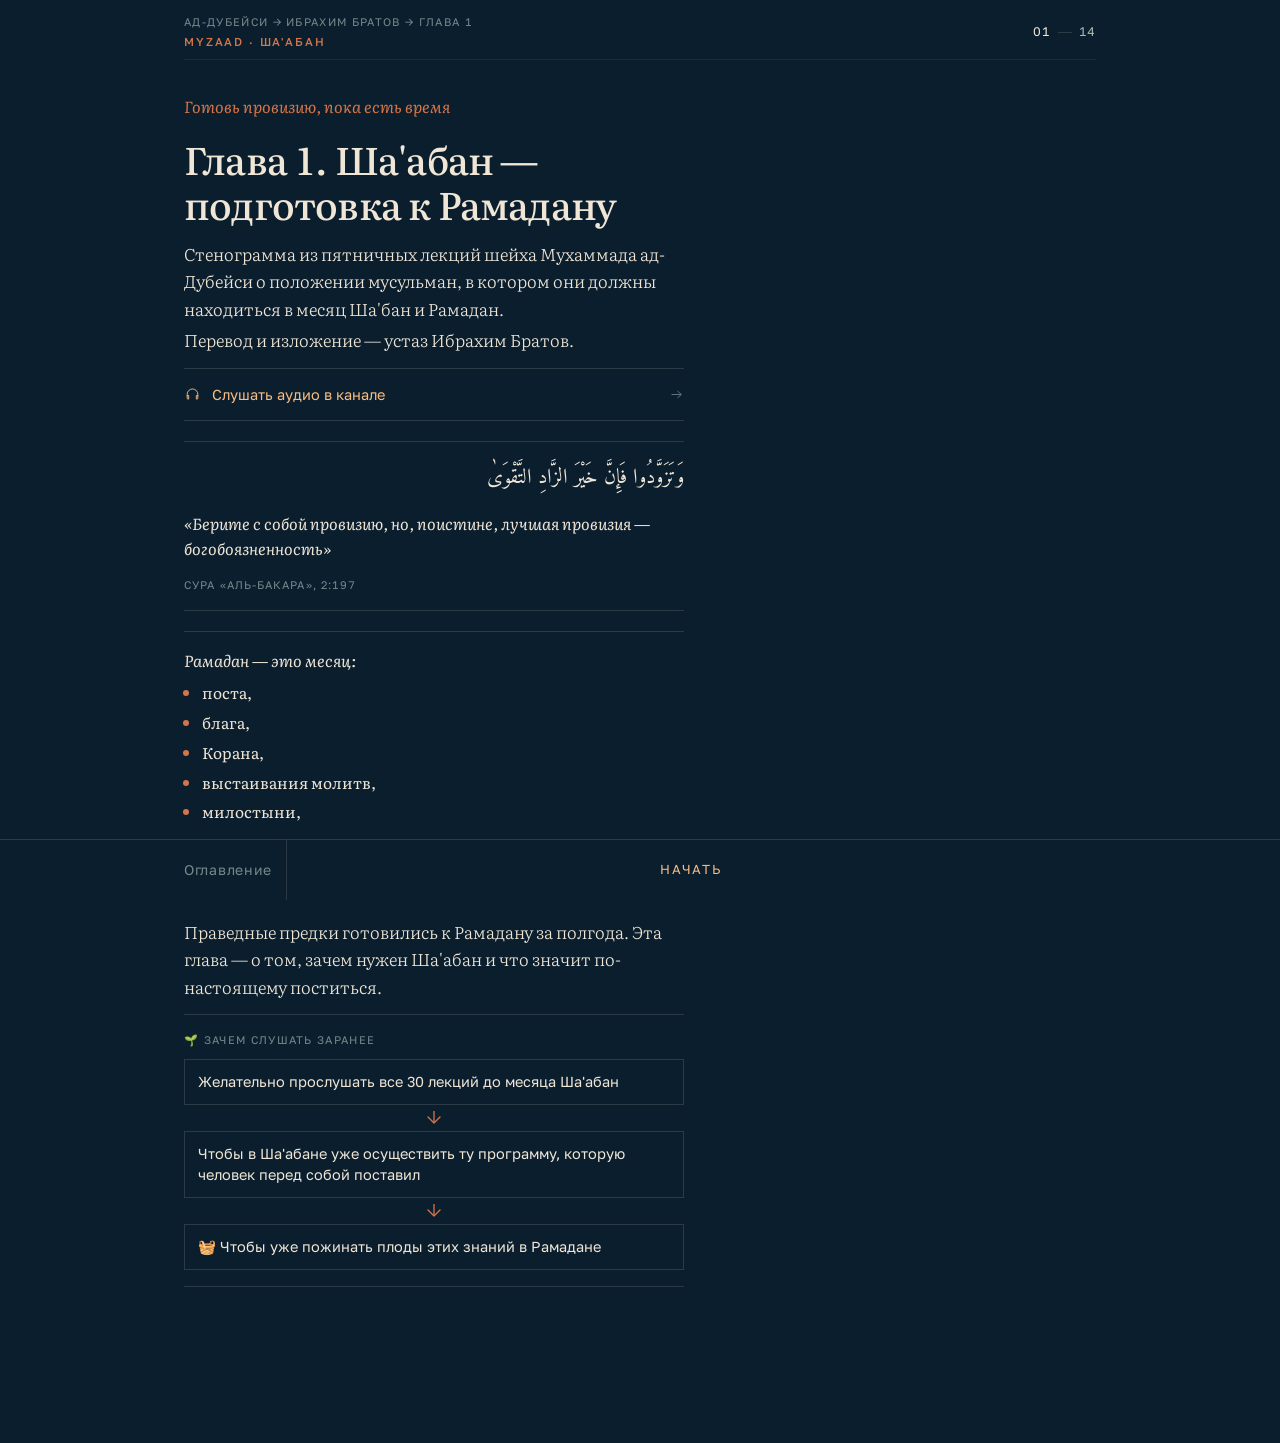
==== chapter.html @ 809f867e "Оглавление с общими правилами и выбором цикла Первая страница теперь объясняет, как устроено приложе" ====
<!DOCTYPE html>
<html lang="ru">
<head>
<meta charset="UTF-8">
<meta name="viewport" content="width=device-width, initial-scale=1, viewport-fit=cover">
<meta name="theme-color" content="#0B1E2E">
<title>MyZaad</title>
<link rel="icon" href="favicon.svg" type="image/svg+xml">
<link rel="icon" href="favicon-32.png" sizes="32x32" type="image/png">
<link rel="apple-touch-icon" href="apple-touch-icon.png">
<link rel="preconnect" href="https://fonts.googleapis.com">
<link rel="preconnect" href="https://fonts.gstatic.com" crossorigin>
<link href="https://fonts.googleapis.com/css2?family=Literata:ital,opsz,wght@0,7..72,300;0,7..72,400;0,7..72,500;0,7..72,600;1,7..72,400&family=Golos+Text:wght@400;500;600&family=Amiri:ital@0;1&display=swap" rel="stylesheet">
<script src="https://telegram.org/js/telegram-web-app.js"></script>
<link rel="stylesheet" href="style.css">
</head>
<body>

<div class="sheet">
  <header class="isnad">
    <p class="chain" id="chain"></p>
    <p class="runhead" id="runhead"></p>
    <p class="folio"><span id="stepLabel">01</span><span class="folio-rule"></span><span id="stepTotal">14</span></p>
  </header>
  <div class="gauge"><span class="gauge-fill" id="progressFill"></span></div>

  <main id="app"></main>
</div>

<div class="colophon">
  <div class="colophon-inner">
    <button class="act act-back" id="backBtn">Назад</button>
    <button class="act act-go" id="nextBtn">Начать</button>
  </div>
</div>

<script src="engine.js"></script>
<script>
(function(){
  // Какую главу открыть — через ?ch=2 (по умолчанию глава 1).
  // Чтобы добавить главу, движок и эту оболочку менять не нужно —
  // достаточно создать файл chapterN-data.js рядом с этим файлом.
  var params = new URLSearchParams(window.location.search);
  var chapterId = params.get("ch") || "1";
  var script = document.createElement("script");
  script.src = "chapter" + chapterId + "-data.js";
  script.onload = function(){
    if(window.CHAPTER_DATA){
      window.MyZaadEngine.init(window.CHAPTER_DATA);
    } else {
      document.getElementById("app").innerHTML = "<p class=\"lede\">Файл главы " + chapterId + " не задаёт CHAPTER_DATA.</p>";
    }
  };
  script.onerror = function(){
    document.getElementById("app").innerHTML = "<p class=\"lede\">Не удалось загрузить главу " + chapterId + " (chapter" + chapterId + "-data.js).</p>";
  };
  document.body.appendChild(script);
})();
</script>
</body>
</html>
---- style.css ----
/* ==========================================================================
   MyZaad — «Поля»
   Страница классического трактата: наборная полоса, рубрика в колонтитуле,
   выдержка из лекции на поле рядом со своей строкой.
   ========================================================================== */

:root{
  /* ночь — заливает всю поверхность, не акцент */
  --night:        #0B1E2E;
  --night-deep:   #071722;
  --night-raise:  #0F2838;
  --night-plate:  #10303F;

  /* письмо */
  --ink:          #EFE6D6;
  --ink-2:        #A8B8B0;
  --ink-3:        #74898A;

  /* лампа — ровно одно действие на экране */
  --lamp:         #F9BC81;
  --lamp-deep:    #B57135;

  /* киноварь — рубрики и пометы */
  --rubric:       #D4764A;
  --rubric-dim:   #7E3C26;

  /* купол — верно */
  --dome:         #5E9A6E;
  --dome-dim:     #2A4F39;

  /* линовка */
  --rule:         rgba(239,230,214,.14);
  --rule-soft:    rgba(239,230,214,.07);
  --rule-lamp:    rgba(249,188,129,.34);

  --set:  "Literata", Georgia, "Times New Roman", serif;
  --app:  "Golos Text", system-ui, -apple-system, sans-serif;
  --ar:   "Amiri", "Scheherazade New", serif;

  --measure: 34em;
  --gutter: 20px;
  --ease: cubic-bezier(.16,1,.3,1);
  --t: 320ms;
}

*{box-sizing:border-box;}
html{
  -webkit-text-size-adjust:100%;
  scrollbar-color: var(--lamp-deep) var(--night);
  scrollbar-width: thin;
}
body{
  margin:0;
  background:var(--night);
  color:var(--ink);
  font-family:var(--app);
  font-size:16px;
  line-height:1.6;
  font-variant-numeric: tabular-nums lining-nums;
  -webkit-font-smoothing:antialiased;
  padding-bottom: calc(96px + env(safe-area-inset-bottom));
}
::selection{background:var(--lamp-deep);color:#120A04;}
::-webkit-scrollbar{width:10px;}
::-webkit-scrollbar-track{background:var(--night);}
::-webkit-scrollbar-thumb{background:#2B3A3F;border:3px solid var(--night);}
::-webkit-scrollbar-thumb:hover{background:var(--lamp-deep);}
:focus{outline:none;}
:focus-visible{outline:1px solid var(--lamp);outline-offset:3px;}
button{font:inherit;color:inherit;background:none;border:0;padding:0;cursor:pointer;}
a{color:var(--lamp);text-underline-offset:3px;text-decoration-thickness:1px;}

/* --------------------------------------------------------------- колонтитул */
.sheet{
  max-width: 61em;
  margin:0 auto;
  padding: 0 var(--gutter);
}
.isnad{
  display:grid;
  grid-template-columns: 1fr auto;
  align-items:baseline;
  gap: 2px 16px;
  padding: calc(14px + env(safe-area-inset-top)) 0 8px;
}
.chain{
  grid-column:1;
  margin:0;
  font-size:11px;
  letter-spacing:.12em;
  text-transform:uppercase;
  color:var(--ink-3);
  line-height:1.5;
}
.runhead{
  grid-column:1;
  margin:0;
  font-size:11.5px;
  letter-spacing:.16em;
  text-transform:uppercase;
  color:var(--rubric);
  font-weight:500;
  min-height:1.5em;
}
.folio{
  grid-column:2;
  grid-row:1 / span 2;
  margin:0;
  align-self:center;
  display:flex;
  align-items:center;
  gap:7px;
  font-size:12.5px;
  letter-spacing:.06em;
  color:var(--ink-2);
}
.folio-rule{width:14px;height:1px;background:var(--rule);display:block;}
#stepLabel{color:var(--ink);}

.gauge{height:1px;background:var(--rule-soft);position:relative;}
.gauge-fill{
  position:absolute;inset:0;
  background:var(--lamp-deep);
  transform:scaleX(0);
  transform-origin:left center;
  transition: transform var(--t) var(--ease);
}

/* ---------------------------------------------------------- наборная полоса */
main{padding: 26px 0 40px;}
.screen{display:none;}
.screen.active{display:block;}

@media (min-width: 900px){
  .screen.active{
    display:grid;
    grid-template-columns: minmax(0, var(--measure)) minmax(15em, 23em);
    column-gap: 44px;
    align-items:start;
  }
  .screen.active > *{grid-column:1;}
  .screen.active > .excerpt-box{
    grid-column:2;
    /* Охватывает все строки, иначе растягивает первую и сдвигает колонку набора. */
    grid-row: 1 / span 40;
    align-self:start;
  }
}

h1,h2,h3{
  font-family:var(--set);
  font-weight:500;
  letter-spacing:-.021em;
  line-height:1.16;
  margin:0 0 14px;
  color:var(--ink);
  text-wrap:balance;
}
h1{font-size:clamp(28px, 7.6vw, 38px);}
h2{font-size:clamp(23px, 5.9vw, 29px);}
h3{font-size:19px;}

p{margin:0 0 14px;}
.lede{
  text-wrap:pretty;
  font-family:var(--set);
  font-size:17px;
  line-height:1.62;
  color:var(--ink);
  font-weight:300;
}
.slogan{
  font-family:var(--set);
  font-style:italic;
  font-size:16px;
  color:var(--rubric);
  margin-bottom:18px;
}
.prompt-hint{
  font-size:13.5px;
  color:var(--ink-3);
  line-height:1.55;
}
/* Рубрика экрана живёт в колонтитуле, над заголовком её нет — исключений нет. */
.eyebrow{display:none;}

.icon-badge{
  width:26px;height:26px;
  margin:0 0 14px;
  color:var(--rubric);
}
.icon-badge svg{display:block;width:100%;height:100%;}

/* --------------------------------------------------------------- цитаты */
.card{
  border-top:1px solid var(--rule);
  border-bottom:1px solid var(--rule);
  padding:16px 0;
  margin:0 0 20px;
}
.quote-ar{
  font-family:var(--ar);
  font-size:21px;
  line-height:1.95;
  direction:rtl;
  text-align:right;
  color:var(--ink);
  margin-bottom:12px;
}
.quote-ru{
  font-family:var(--set);
  font-size:16px;
  line-height:1.6;
  font-style:italic;
  color:var(--ink);
}
.quote-src{
  font-size:11px;
  letter-spacing:.1em;
  text-transform:uppercase;
  color:var(--ink-3);
  margin:8px 0 0;
}
.quote-list{margin:0 0 4px;padding-left:1.1em;}
.quote-list ::marker,.quote-list li::marker,.notebook-callout li::marker{color:var(--rubric);}
.quote-list li{margin-bottom:5px;font-family:var(--set);font-size:15.5px;}

.principle-box{
  border-left:1px solid var(--rubric);
  padding:2px 0 2px 16px;
  margin:0 0 20px;
}
.principle-text{
  font-family:var(--set);
  font-style:italic;
  font-size:16px;
  line-height:1.58;
  margin:0;
}
.citation-box{
  border-top:1px solid var(--rule);
  padding:14px 0 0;
  margin:0 0 20px;
}
.citation-text{font-family:var(--set);font-size:15.5px;line-height:1.6;margin:0 0 6px;}
.citation-src{font-size:11px;letter-spacing:.1em;text-transform:uppercase;color:var(--ink-3);margin:0;}

/* ------------------------------------------------------- схемы и выноски */
.diagram-caption{
  font-size:11px;letter-spacing:.12em;text-transform:uppercase;
  color:var(--ink-3);margin:0 0 10px;
}
.flow-diagram{display:flex;flex-direction:column;align-items:stretch;gap:0;}
.flow-box{
  border:1px solid var(--rule);
  padding:11px 13px;
  font-size:14.5px;
  line-height:1.5;
  color:var(--ink);
}
.flow-box.accent{border-color:var(--rule-lamp);color:var(--lamp);}
.flow-arrow{display:flex;justify-content:center;padding:6px 0;color:var(--rubric);}
.flow-arrow svg{display:block;}

.notebook-callout{
  display:flex;gap:13px;
  border-top:1px solid var(--rule);
  border-bottom:1px solid var(--rule);
  padding:16px 0;margin:0 0 20px;
}
.notebook-callout .icon{color:var(--rubric);flex-shrink:0;line-height:1;}
.notebook-callout .icon svg{display:block;width:18px;height:18px;}
.notebook-callout p{margin:0 0 6px;font-size:15px;line-height:1.55;}
.notebook-callout ul{margin:6px 0 0;padding-left:1.1em;font-size:15px;}
.notebook-callout li{margin-bottom:4px;}

.timeline{margin:0 0 20px;}
.timeline-step{
  display:grid;
  grid-template-columns:2.4em 1fr;
  gap:0 14px;
  padding:13px 0;
  border-top:1px solid var(--rule-soft);
}
.timeline-step:first-child{border-top:1px solid var(--rule);}
.timeline-step:last-child{border-bottom:1px solid var(--rule);}
.timeline-num{
  font-size:12px;
  letter-spacing:.06em;
  color:var(--rubric);
  padding-top:3px;
}
.timeline-title{font-weight:500;margin:0 0 3px;font-size:15px;}
.timeline-desc{margin:0;font-size:14px;color:var(--ink-2);line-height:1.5;}

.prompt-card{
  border-left:1px solid var(--rule-lamp);
  padding:2px 0 2px 16px;
  margin:0 0 16px;
}
.prompt-text{font-family:var(--set);font-size:15.5px;line-height:1.6;margin:0 0 6px;}
.prompt-text:last-child{margin-bottom:0;}

.triptych{margin:0 0 20px;}
.triptych-block{
  border-top:1px solid var(--rule);
  padding:13px 0 13px 16px;
  position:relative;
}
.triptych-block::before{
  content:"";position:absolute;left:0;top:13px;bottom:13px;width:1px;background:var(--rubric-dim);
}
.triptych-block.c1::before{background:var(--rubric);}
.triptych-block.c2::before{background:var(--lamp-deep);}
.triptych-block.c3::before{background:var(--dome-dim);}
.triptych-block:last-child{border-bottom:1px solid var(--rule);}
.triptych-title{margin:0 0 3px;font-weight:500;font-size:15px;}
.triptych-sub{margin:0;font-size:14px;color:var(--ink-2);line-height:1.5;}

.audio-link{
  display:flex;align-items:center;gap:11px;
  border-top:1px solid var(--rule);
  border-bottom:1px solid var(--rule);
  padding:14px 0;margin:0 0 20px;
  text-decoration:none;color:var(--lamp);
  font-size:14.5px;
  transition:color var(--t) var(--ease);
}
.audio-link:hover{color:var(--ink);}
.audio-icon{display:flex;flex-shrink:0;}
.audio-icon svg{display:block;width:17px;height:17px;}
.audio-arrow{margin-left:auto;color:var(--ink-3);}
.audio-arrow svg{display:block;width:15px;height:15px;}

/* ------------------------------------------------------------- варианты */
.option-list{margin:0 0 14px;border-top:1px solid var(--rule);}
.option{
  display:flex;align-items:flex-start;gap:12px;
  width:100%;text-align:left;
  padding:14px 2px;
  border-bottom:1px solid var(--rule-soft);
  font-size:15px;line-height:1.5;
  transition:color var(--t) var(--ease), background var(--t) var(--ease);
}
.option:last-child{border-bottom:1px solid var(--rule);}
.option:hover{background:var(--night-raise);}
.option .dot{
  width:13px;height:13px;flex-shrink:0;margin-top:4px;
  border:1px solid var(--ink-3);
  border-radius:50%;
  transition:border-color var(--t) var(--ease), box-shadow var(--t) var(--ease);
}
.option.selected .dot{border-color:var(--lamp);box-shadow:inset 0 0 0 3px var(--lamp);}
.option.selected{color:var(--ink);}
.option.correct-mark{color:var(--dome);}
.option.correct-mark .dot{border-color:var(--dome);box-shadow:inset 0 0 0 3px var(--dome);}
.option.correct-mark::after{content:"верно";margin-left:auto;font-size:10.5px;letter-spacing:.12em;text-transform:uppercase;color:var(--dome);padding-left:10px;}
.option.wrong-mark{color:var(--rubric);}
.option.wrong-mark .dot{border-color:var(--rubric);box-shadow:inset 0 0 0 3px var(--rubric);}
.option.wrong-mark::after{content:"ваш выбор";margin-left:auto;font-size:10.5px;letter-spacing:.12em;text-transform:uppercase;color:var(--rubric);padding-left:10px;}

/* --------------------------------------------------------- верно/неверно */
.tf-item{
  padding:16px 0;
  border-bottom:1px solid var(--rule-soft);
  position:relative;
}
.tf-item:first-child{border-top:1px solid var(--rule);}
.tf-item:last-child{border-bottom:1px solid var(--rule);}
.tf-statement{font-size:15px;line-height:1.55;margin:0 0 11px;}
.tf-buttons{display:flex;gap:8px;}
.tf-btn{
  flex:0 0 auto;
  min-width:94px;
  padding:7px 14px;
  border:1px solid var(--rule);
  border-radius:2px;
  font-size:13px;
  letter-spacing:.02em;
  color:var(--ink-2);
  transition:border-color var(--t) var(--ease), color var(--t) var(--ease), font-weight var(--t) var(--ease);
}
.tf-btn:hover{border-color:var(--ink-3);color:var(--ink);}
.tf-btn.chosen{border-color:var(--lamp);color:var(--lamp);}
.tf-btn.right{border-color:var(--dome);color:var(--dome);font-weight:600;}
.btn-download .mk{display:inline-flex;}
.tf-btn.wrong{border-color:var(--rubric);color:var(--rubric);text-decoration:line-through;}
.tf-item.correct::before,
.tf-item.incorrect::before{
  content:"";position:absolute;left:-12px;top:16px;bottom:16px;width:1px;
}
.tf-item.correct::before{background:var(--dome);}
.tf-item.incorrect::before{background:var(--rubric);}

/* -------------------------------------------------------------- порядок */
.order-row{margin-bottom:10px;}
.order-row select{
  width:100%;
  padding:11px 12px;
  background:var(--night-raise);
  color:var(--ink);
  border:1px solid var(--rule);
  border-radius:2px;
  font-family:var(--app);
  font-size:14.5px;
  appearance:none;
  background-image:linear-gradient(45deg,transparent 50%,var(--ink-3) 50%),linear-gradient(135deg,var(--ink-3) 50%,transparent 50%);
  background-position:calc(100% - 17px) 50%, calc(100% - 12px) 50%;
  background-size:5px 5px, 5px 5px;
  background-repeat:no-repeat;
}
.order-row select:focus-visible{border-color:var(--lamp);}
.order-row select.select-correct{border-color:var(--dome);color:var(--dome);}
.order-row select.select-wrong{border-color:var(--rubric);color:var(--rubric);}

/* ------------------------------------------------------------- пропуски */
.fill-item{
  padding:15px 0;
  border-bottom:1px solid var(--rule-soft);
}
.fill-item:first-child{border-top:1px solid var(--rule);}
.fill-item:last-child{border-bottom:1px solid var(--rule);}
.fill-sentence{font-size:15px;line-height:1.85;margin:0;}
.fill-item select{
  padding:4px 22px 4px 8px;
  margin:0 3px;
  background:var(--night-raise);
  color:var(--lamp);
  border:0;
  border-bottom:1px solid var(--rule-lamp);
  border-radius:2px;
  font-family:var(--app);
  font-size:14.5px;
  appearance:none;
  background-image:linear-gradient(45deg,transparent 50%,var(--ink-3) 50%),linear-gradient(135deg,var(--ink-3) 50%,transparent 50%);
  background-position:calc(100% - 13px) 55%, calc(100% - 9px) 55%;
  background-size:5px 5px, 5px 5px;
  background-repeat:no-repeat;
}
.fill-item select.select-correct{color:var(--dome);border-bottom-color:var(--dome);}
.fill-item select.select-wrong{color:var(--rubric);border-bottom-color:var(--rubric);}

/* ----------------------------------------------------------- мультивыбор */
.check-list{border-top:1px solid var(--rule);margin-bottom:14px;}
.check-item{
  display:flex;align-items:flex-start;gap:12px;
  padding:13px 2px;
  border-bottom:1px solid var(--rule-soft);
  cursor:pointer;
  font-size:15px;line-height:1.5;
  position:relative;
  transition:background var(--t) var(--ease), color var(--t) var(--ease);
}
.check-item:last-child{border-bottom:1px solid var(--rule);}
.check-item:hover{background:var(--night-raise);}
.check-box{
  width:14px;height:14px;flex-shrink:0;margin-top:4px;
  border:1px solid var(--ink-3);
  border-radius:2px;
  display:flex;align-items:center;justify-content:center;
  color:transparent;
  transition:border-color var(--t) var(--ease), background var(--t) var(--ease);
}
.check-box svg{width:10px;height:10px;display:block;}
.check-item.selected .check-box{background:var(--lamp);border-color:var(--lamp);color:var(--night);}
.check-item.correct-mark{color:var(--dome);}
.check-item.correct-mark::before{content:"";position:absolute;left:-12px;top:13px;bottom:13px;width:1px;background:var(--dome);}
.check-item.correct-mark .check-box{border-color:var(--dome);}
.check-item.selected.correct-mark .check-box{background:var(--dome);border-color:var(--dome);}
.check-item.correct-mark::after{content:"в лекции есть";margin-left:auto;padding-left:10px;font-size:10.5px;letter-spacing:.1em;text-transform:uppercase;color:var(--dome);white-space:nowrap;}
.check-item.wrong-mark{color:var(--rubric);}
.check-item.wrong-mark::before{content:"";position:absolute;left:-12px;top:13px;bottom:13px;width:1px;background:var(--rubric);}
.check-item.wrong-mark .check-box{background:var(--rubric);border-color:var(--rubric);color:var(--night);}
.check-item.wrong-mark::after{content:"в лекции нет";margin-left:auto;padding-left:10px;font-size:10.5px;letter-spacing:.1em;text-transform:uppercase;color:var(--rubric);white-space:nowrap;}

/* -------------------------------------------------------------- проверка */
.btn-check{
  display:block;width:100%;
  padding:12px;
  border:1px solid var(--rule-lamp);
  border-radius:2px;
  color:var(--lamp);
  font-size:13.5px;
  letter-spacing:.09em;
  text-transform:uppercase;
  transition:background var(--t) var(--ease), border-color var(--t) var(--ease);
}
.btn-check:hover{background:var(--night-raise);border-color:var(--lamp);}
.btn-check[disabled]{
  border-color:var(--rule);
  color:var(--ink-3);
  cursor:default;
}

.error-msg{
  display:none;
  margin:11px 0 0;
  padding-left:13px;
  border-left:1px solid var(--rubric);
  font-size:13px;
  color:var(--rubric);
  line-height:1.45;
}
.error-msg.show{display:block;}

/* ----------------------------------------------- выдержка: въезд на поле */
.excerpt-box{
  display:none;
  margin:22px 0 0;
  padding:14px 0 14px 15px;
  border-left:1px solid var(--rule-lamp);
  position:relative;
}
/* Скобка, связывающая выдержку со строкой, которой она отвечает. */
.excerpt-box::before{
  content:"";position:absolute;
  left:0;
  top: calc(-1 * var(--tie-h, 22px));
  width:1px;
  height: var(--tie-h, 22px);
  background:var(--rule-lamp);
}
/* Колофон не должен накрывать выдержку, когда она въехала. */
.excerpt-box{scroll-margin-bottom:96px;}
.excerpt-box.show{
  display:block;
  animation: slide-in var(--t) var(--ease) both;
}
@keyframes slide-in{
  from{opacity:0;transform:translateX(-34px);}
  to{opacity:1;transform:none;}
}
@media (prefers-reduced-motion: reduce){
  .excerpt-box.show{animation:none;}
  .gauge-fill{transition:none;}
  *{transition-duration:1ms !important;}
}
.excerpt-label{
  font-size:10.5px;
  letter-spacing:.14em;
  text-transform:uppercase;
  color:var(--rubric);
  margin:0 0 7px;
}
.excerpt-text{
  font-family:var(--set);
  font-size:14.5px;
  line-height:1.62;
  font-style:italic;
  color:var(--ink);
  margin:0;
}

@media (min-width: 900px){
  .excerpt-box{
    margin-top:0;
    padding:0 0 0 18px;
  }
  .excerpt-box::before{
    left:-44px;top:0;width:44px;height:1px;
  }
}

/* ---------------------------------------------------------------- вскрыть */
.btn-reveal{
  display:block;width:100%;
  padding:13px;
  border:1px solid var(--rule-lamp);
  border-radius:2px;
  color:var(--lamp);
  font-size:14px;
  letter-spacing:.04em;
  transition:background var(--t) var(--ease);
}
.btn-reveal:hover{background:var(--night-raise);}
.reveal-box{display:none;}
.reveal-box.show{display:block;animation: slide-in var(--t) var(--ease) both;}
.reveal-list{margin:0 0 14px;padding:0;list-style:none;border-top:1px solid var(--rule);}
.reveal-list li{
  padding:13px 0 13px 16px;
  border-bottom:1px solid var(--rule-soft);
  font-family:var(--set);
  font-size:15px;line-height:1.55;
  position:relative;
}
.reveal-list li::before{content:"";position:absolute;left:0;top:19px;width:7px;height:1px;background:var(--rubric);}
.reveal-note{font-size:13px;color:var(--ink-3);font-style:italic;line-height:1.5;}
.memorize-banner{
  border-top:1px solid var(--rule-lamp);
  padding:13px 0 0;
  font-size:13.5px;
  letter-spacing:.03em;
  color:var(--lamp);
}

/* ---------------------------------------------------------------- итог */
.result-hero{padding:2px 0 24px;}
.result-line{
  font-family:var(--set);
  font-size:19px;
  line-height:1.5;
  color:var(--ink-2);
  margin:0;
}
.result-score{
  font-family:var(--set);
  font-size:34px;
  letter-spacing:-.025em;
  color:var(--ink);
  margin-right:4px;
}
.download-row{margin-top:8px;border-top:1px solid var(--rule);}
.btn-download{
  display:flex;width:100%;align-items:center;justify-content:space-between;gap:12px;
  padding:16px 2px;
  border-bottom:1px solid var(--rule-soft);
  font-size:15px;
  color:var(--ink);
  text-align:left;
  transition:color var(--t) var(--ease), background var(--t) var(--ease);
}
.btn-download:last-child{border-bottom:1px solid var(--rule);}
.btn-download .mk{width:16px;height:16px;color:var(--lamp);flex-shrink:0;}
.btn-download .mk svg{width:100%;height:100%;}
.btn-download:hover{background:var(--night-raise);color:var(--lamp);}

/* ------------------------------------------------------------- колофон */
.colophon{
  position:fixed;
  left:0;right:0;bottom:0;
  background:var(--night);
  border-top:1px solid var(--rule);
  padding-bottom: env(safe-area-inset-bottom);
  z-index:20;
}
.colophon-inner{
  max-width:61em;
  margin:0 auto;
  padding:0 var(--gutter);
  display:flex;
  align-items:stretch;
}
.act{
  padding:19px 14px;
  font-size:14px;
  letter-spacing:.05em;
  transition:color var(--t) var(--ease), background var(--t) var(--ease);
}
.act-back{
  color:var(--ink-3);
  border-right:1px solid var(--rule);
  min-width:92px;
  padding-left:0;
  text-align:left;
}
.act-back:hover{color:var(--ink);}
.act-go{
  flex:1;
  color:var(--lamp);
  text-align:center;
  letter-spacing:.14em;
  text-transform:uppercase;
  font-size:13px;
}
.act-go:hover{background:var(--night-raise);}

@media (max-width: 899px){
  /* Запас, чтобы выдержка могла уйти из-под колофона. */
  body{padding-bottom: calc(168px + env(safe-area-inset-bottom));}
}
@media (min-width: 900px){
  :root{--gutter:32px;}
  main{padding-top:34px;}
}

/* =========================================================== оглавление */
.plan main{padding:26px 0 48px;}
.plan h1{
  font-family:var(--set);
  font-size:clamp(32px, 9vw, 46px);
  font-weight:500;
  letter-spacing:-.025em;
  line-height:1.1;
  margin:0 0 12px;
}
.plan .lede{max-width:34em;margin-bottom:34px;}

.plan-head{
  font-family:var(--app);
  font-size:11.5px;
  font-weight:500;
  letter-spacing:.16em;
  text-transform:uppercase;
  color:var(--rubric);
  margin:0 0 14px;
  padding-bottom:9px;
  border-bottom:1px solid var(--rule);
}

/* правила: номер стоит на поле, как рубрика в рукописи */
.rules{list-style:none;counter-reset:rule;margin:0 0 42px;padding:0;}
.rules li{
  counter-increment:rule;
  position:relative;
  padding:14px 0 14px 36px;
  border-bottom:1px solid var(--rule-soft);
  font-size:15px;
  line-height:1.58;
  color:var(--ink-2);
}
.rules li:last-child{border-bottom:1px solid var(--rule);}
.rules li::before{
  content:counter(rule, decimal-leading-zero);
  position:absolute;left:0;top:16px;
  font-size:11.5px;
  letter-spacing:.06em;
  color:var(--rubric);
}
.rules b{color:var(--ink);font-weight:500;}

/* циклы: ряды с линовкой, доступный помечен янтарной волосинкой */
.cycles{list-style:none;margin:0 0 34px;padding:0;border-top:1px solid var(--rule);}
.cycle{
  position:relative;
  padding:20px 0 20px 16px;
  border-bottom:1px solid var(--rule-soft);
}
.cycle:last-child{border-bottom:1px solid var(--rule);}
.cycle::before{
  content:"";position:absolute;left:0;top:20px;bottom:20px;width:1px;
  background:var(--rule);
}
.cycle.open::before{background:var(--lamp);}
.cycle-rubric{
  font-size:11px;letter-spacing:.14em;text-transform:uppercase;
  color:var(--ink-3);margin:0 0 6px;
}
.cycle.open .cycle-rubric{color:var(--lamp);}
.cycle h3{
  font-family:var(--set);
  font-size:21px;font-weight:500;letter-spacing:-.015em;
  margin:0 0 7px;
}
.cycle h3 a{color:var(--ink);text-decoration:none;}
.cycle h3 a:hover{color:var(--lamp);}
.cycle:not(.open) h3{color:var(--ink-3);}
.cycle-note{font-size:14.5px;line-height:1.55;color:var(--ink-2);margin:0 0 8px;max-width:40em;}
.cycle:not(.open) .cycle-note{color:var(--ink-3);}
.cycle-state{font-size:13px;color:var(--ink-3);margin:0;}
.cycle-state .done{color:var(--dome);}
.cycle-state .started{color:var(--lamp);}
.cycle-audio{
  display:inline-block;margin-top:10px;
  font-size:12.5px;letter-spacing:.02em;
  color:var(--ink-3);text-decoration:none;
  border-bottom:1px solid var(--rule);
}
.cycle-audio:hover{color:var(--lamp);border-bottom-color:var(--rule-lamp);}

.plan-foot{font-size:13px;line-height:1.55;color:var(--ink-3);max-width:40em;margin:0;}

/* действие в колофоне на оглавлении — ссылка, а не кнопка */
.colophon a.act-go{
  display:flex;align-items:center;justify-content:center;
  text-decoration:none;
}
.ar-inline{font-family:var(--ar);font-size:1.15em;line-height:1;unicode-bidi:isolate;}
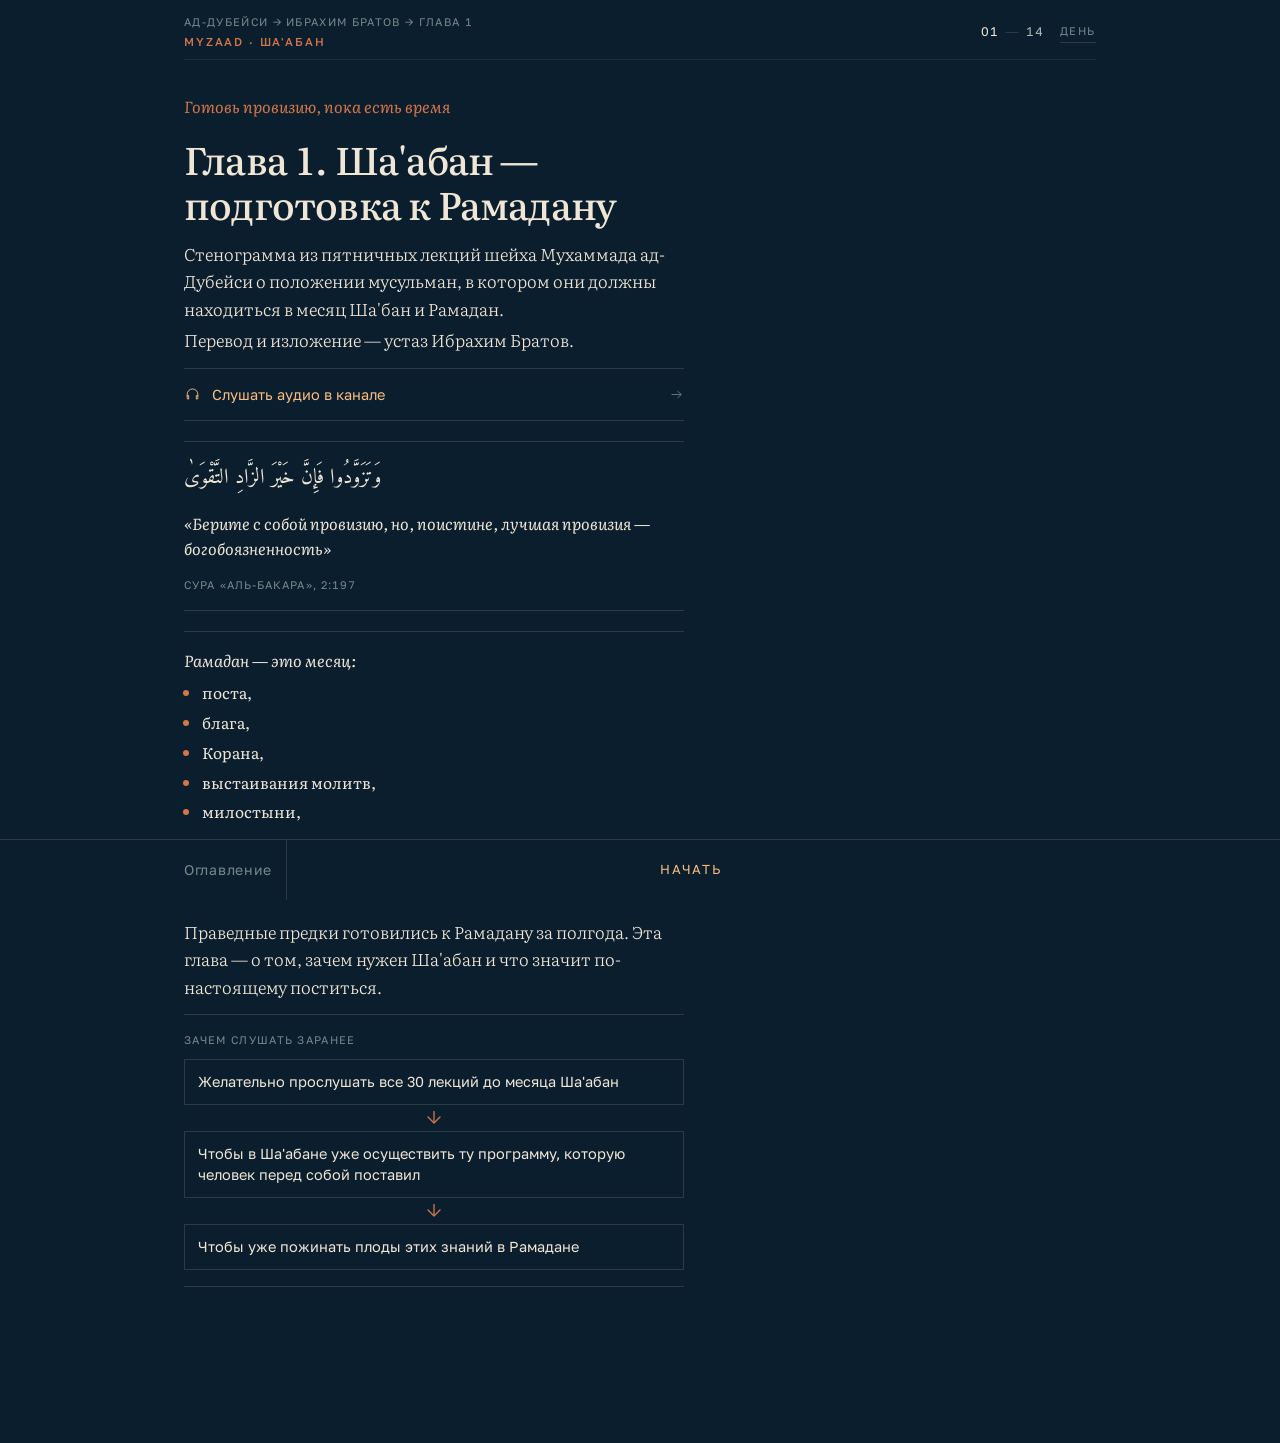
==== commit 60ca64ca: "Светлая тема: тот же мир на бумаге Ночь остаётся тем, что видно по умолчанию, — это и есть мир прило" ====
--- a/chapter.html
+++ b/chapter.html
@@ -12,6 +12,8 @@
 <link rel="preconnect" href="https://fonts.gstatic.com" crossorigin>
 <link href="https://fonts.googleapis.com/css2?family=Literata:ital,opsz,wght@0,7..72,300;0,7..72,400;0,7..72,500;0,7..72,600;1,7..72,400&family=Golos+Text:wght@400;500;600&family=Amiri:ital@0;1&display=swap" rel="stylesheet">
 <script src="https://telegram.org/js/telegram-web-app.js"></script>
+<script>/* тема ставится до первой отрисовки, иначе страница моргнёт ночью */
+try{if(localStorage.getItem("myzaad_theme")==="day")document.documentElement.setAttribute("data-theme","day");}catch(e){}</script>
 <link rel="stylesheet" href="style.css">
 </head>
 <body>
@@ -21,6 +23,7 @@
     <p class="chain" id="chain"></p>
     <p class="runhead" id="runhead"></p>
     <p class="folio"><span id="stepLabel">01</span><span class="folio-rule"></span><span id="stepTotal">14</span></p>
+    <button class="theme-switch" id="themeSwitch" type="button">День</button>
   </header>
   <div class="gauge"><span class="gauge-fill" id="progressFill"></span></div>
 
@@ -57,5 +60,6 @@
   document.body.appendChild(script);
 })();
 </script>
+<script src="theme.js"></script>
 </body>
 </html>
--- a/style.css
+++ b/style.css
@@ -33,6 +33,11 @@
   --rule-soft:    rgba(239,230,214,.07);
   --rule-lamp:    rgba(249,188,129,.34);
 
+  /* выделение и полоса прокрутки — у дня они свои */
+  --select-bg:    #B57135;
+  --select-ink:   #120A04;
+  --scroll-thumb: #2B3A3F;
+
   --set:  "Literata", Georgia, "Times New Roman", serif;
   --app:  "Golos Text", system-ui, -apple-system, sans-serif;
   --ar:   "Amiri", "Scheherazade New", serif;
@@ -41,6 +46,43 @@
   --gutter: 20px;
   --ease: cubic-bezier(.16,1,.3,1);
   --t: 320ms;
+}
+
+/*
+ * День — тот же мир, перевёрнутый на бумагу: мрамор и песчаник, набор
+ * чернилами, рубрики киноварью. Палитра взята у конспекта, который был
+ * бумажным с самого начала, чтобы светлых миров не стало два.
+ *
+ * Имена токенов остались ночными намеренно: --night значит «поверхность»,
+ * --night-raise — «поверхность под курсором». Переименование задело бы
+ * каждое правило в файле ради одного слова.
+ */
+:root[data-theme="day"]{
+  --night:        #F7F1E1;
+  --night-deep:   #EFE7D4;
+  --night-raise:  #EFE7D4;
+  --night-plate:  #E8DFC8;
+
+  --ink:          #0B1E2E;
+  --ink-2:        #4A5A60;
+  --ink-3:        #65746F;
+
+  --lamp:         #8A5A2B;
+  --lamp-deep:    #B07E3C;
+
+  --rubric:       #A8502F;
+  --rubric-dim:   #C98B6E;
+
+  --dome:         #2A5C3C;
+  --dome-dim:     #8FB69C;
+
+  --rule:         rgba(11,30,46,.20);
+  --rule-soft:    rgba(11,30,46,.10);
+  --rule-lamp:    rgba(138,90,43,.42);
+
+  --select-bg:    #E3CFAE;
+  --select-ink:   #0B1E2E;
+  --scroll-thumb: #C8BFA6;
 }
 
 *{box-sizing:border-box;}
@@ -60,10 +102,10 @@
   -webkit-font-smoothing:antialiased;
   padding-bottom: calc(96px + env(safe-area-inset-bottom));
 }
-::selection{background:var(--lamp-deep);color:#120A04;}
+::selection{background:var(--select-bg);color:var(--select-ink);}
 ::-webkit-scrollbar{width:10px;}
 ::-webkit-scrollbar-track{background:var(--night);}
-::-webkit-scrollbar-thumb{background:#2B3A3F;border:3px solid var(--night);}
+::-webkit-scrollbar-thumb{background:var(--scroll-thumb);border:3px solid var(--night);}
 ::-webkit-scrollbar-thumb:hover{background:var(--lamp-deep);}
 :focus{outline:none;}
 :focus-visible{outline:1px solid var(--lamp);outline-offset:3px;}
@@ -78,7 +120,7 @@
 }
 .isnad{
   display:grid;
-  grid-template-columns: 1fr auto;
+  grid-template-columns: 1fr auto auto;
   align-items:baseline;
   gap: 2px 16px;
   padding: calc(14px + env(safe-area-inset-top)) 0 8px;
@@ -117,6 +159,25 @@
 .folio-rule{width:14px;height:1px;background:var(--rule);display:block;}
 #stepLabel{color:var(--ink);}
 
+/*
+ * Смена темы. Надпись называет не нынешнее состояние, а то, что получишь,
+ * нажав, — и это же сказано словами в aria-label, где догадываться нельзя.
+ * Набрана как колонтитул рядом: та же высота строки, тот же разряд.
+ */
+.theme-switch{
+  grid-column:3;
+  grid-row:1 / span 2;
+  align-self:center;
+  font-size:11px;
+  letter-spacing:.14em;
+  text-transform:uppercase;
+  color:var(--ink-3);
+  border-bottom:1px solid var(--rule);
+  padding:0 0 2px;
+  transition:color var(--t) var(--ease), border-color var(--t) var(--ease);
+}
+.theme-switch:hover{color:var(--lamp);border-bottom-color:var(--rule-lamp);}
+
 .gauge{height:1px;background:var(--rule-soft);position:relative;}
 .gauge-fill{
   position:absolute;inset:0;
@@ -203,7 +264,7 @@
   font-size:21px;
   line-height:1.95;
   direction:rtl;
-  text-align:right;
+  text-align:left;
   color:var(--ink);
   margin-bottom:12px;
 }
@@ -597,17 +658,17 @@
 .result-hero{padding:2px 0 24px;}
 .result-line{
   font-family:var(--set);
-  font-size:19px;
-  line-height:1.5;
+  font-size:16.5px;
+  line-height:1.55;
   color:var(--ink-2);
   margin:0;
 }
+/* Счёт — тихий факт в строке, а не заголовок: главу завершает не балл. */
 .result-score{
   font-family:var(--set);
-  font-size:34px;
-  letter-spacing:-.025em;
+  font-size:inherit;
   color:var(--ink);
-  margin-right:4px;
+  white-space:nowrap;
 }
 .download-row{margin-top:8px;border-top:1px solid var(--rule);}
 .btn-download{
@@ -684,6 +745,8 @@
   margin:0 0 12px;
 }
 .plan .lede{max-width:34em;margin-bottom:34px;}
+.plan .lede p{margin:0 0 14px;}
+.plan .lede p:last-child{margin-bottom:0;}
 
 .plan-head{
   font-family:var(--app);
@@ -765,3 +828,162 @@
   text-decoration:none;
 }
 .ar-inline{font-family:var(--ar);font-size:1.15em;line-height:1;unicode-bidi:isolate;}
+.cycle-teacher{
+  font-size:12.5px;line-height:1.5;
+  letter-spacing:.02em;
+  color:var(--ink-3);
+  margin:0 0 7px;
+}
+.cycle.open .cycle-teacher{color:var(--ink-2);}
+.btn-sheet{color:var(--lamp);text-decoration:none;}
+.btn-sheet .mk{width:15px;height:15px;color:var(--lamp);flex-shrink:0;}
+.btn-sheet .mk svg{width:100%;height:100%;}
+/* Аят, от которого идёт название, стоит между лидом и правилами. */
+.plan-ayah{margin:0 0 34px;}
+
+/* ---------------------------------------- порядок работы: лекция → действие */
+.path{
+  display:flex;flex-wrap:wrap;align-items:center;
+  gap:6px 0;
+  margin:0 0 30px;
+  font-size:11px;letter-spacing:.13em;text-transform:uppercase;
+  color:var(--ink-3);
+}
+.path span{display:inline-flex;align-items:center;}
+/* Связка принадлежит предыдущему шагу: при переносе строка начинается словом. */
+.path span:not(:last-child)::after{
+  content:"";display:block;
+  width:16px;height:1px;margin:0 10px;
+  background:var(--rule);
+}
+.plan .lede-close{margin:0 0 34px;}
+
+/* --------------------------------------------------- путь цикла: дау на линии */
+.journey{
+  display:flex;align-items:center;gap:10px;
+  margin:14px 0 12px;
+  font-size:11px;letter-spacing:.08em;
+  color:var(--ink-3);
+}
+.journey-end{flex-shrink:0;}
+.journey-track{
+  position:relative;flex:1;min-width:0;height:1px;
+  background:var(--rule);
+}
+.journey-done{
+  position:absolute;left:0;top:0;height:1px;
+  background:var(--rule-lamp);
+}
+.journey-boat{
+  position:absolute;top:50%;
+  width:22px;height:19px;
+  margin-left:-11px;
+  transform:translateY(-50%);
+  color:var(--lamp);
+  display:block;
+}
+.journey-boat .dhow{width:100%;height:100%;display:block;}
+/* В начале пути лодка ещё не вышла: горит приглушённо. */
+.journey-start .journey-boat{color:var(--ink-3);}
+.cycle:not(.open) .journey-boat{color:var(--ink-3);}
+.cycle:not(.open) .journey-done{background:var(--rule);}
+
+/* Тихая подпись у аята: та же лодка, вполсилы. */
+.plan-ayah{position:relative;}
+.ayah-mark{
+  position:absolute;right:0;bottom:16px;
+  width:24px;height:21px;
+  color:var(--rule-lamp);
+  pointer-events:none;
+}
+.ayah-mark .dhow{width:100%;height:100%;display:block;}
+@media (max-width:560px){ .ayah-mark{display:none;} }
+
+/* -------------------------------------------- провизия главы: что уносят */
+.prov{margin:0 0 26px;}
+.prov-head{
+  font-family:var(--app);
+  font-size:11px;font-weight:500;letter-spacing:.16em;text-transform:uppercase;
+  color:var(--rubric);
+  margin:0 0 12px;
+  padding-bottom:8px;
+  border-bottom:1px solid var(--rule);
+}
+.prov-list{list-style:none;margin:0;padding:0;}
+.prov-list li{
+  position:relative;
+  padding:12px 0 12px 16px;
+  border-bottom:1px solid var(--rule-soft);
+  font-family:var(--set);
+  font-size:15px;line-height:1.55;
+}
+.prov-list li:last-child{border-bottom:0;}
+.prov-list li::before{
+  content:"";position:absolute;left:0;top:19px;
+  width:7px;height:1px;background:var(--rubric);
+}
+.prov-actions li::before{background:var(--lamp);}
+.prov-note{
+  font-size:14.5px;line-height:1.55;color:var(--ink-2);
+  margin:0;padding-left:16px;
+  border-left:1px solid var(--rule-lamp);
+}
+.result-line{display:block;}
+
+/* -------------------------------------------------------------- курсор */
+/*
+ * Дау вместо стрелки: читатель идёт по материалу, везя с собой провизию.
+ * Нос лодки стоит в горячей точке, поэтому клик попадает туда, куда смотрит
+ * нос, а не в середину корпуса. Над тем, что можно нажать, лодка теплеет и
+ * уходит на пиксель вперёд. Ни волн, ни следа, ни движения само по себе.
+ *
+ * Картинка на состояние — PNG 32x32, силуэт 24x21 в левом верхнем углу,
+ * остальное прозрачно. Квадрат в 32 пикселя рисуют все системы.
+ *
+ * Объявления идут слоями, и порядок здесь — защита, а не стиль. Первая
+ * строка работает везде; image-set() ниже перекрывает её там, где понят,
+ * и отдаёт на экранах с высокой плотностью чёткий растр 64x64. Браузер,
+ * который image-set() не разберёт, отбросит эту строку и останется
+ * на первой. Если и картинка не загрузится, вступит курсор системы.
+ */
+@media (hover: hover) and (pointer: fine){
+  html{
+    cursor:url("cursor-dhow.png") 1 4, auto;
+    cursor:-webkit-image-set(url("cursor-dhow.png") 1x, url("cursor-dhow@2x.png") 2x) 1 4, auto;
+    cursor:image-set(url("cursor-dhow.png") 1x, url("cursor-dhow@2x.png") 2x) 1 4, auto;
+  }
+
+  a[href], button, label, summary, select,
+  [role="button"], [role="radio"], [role="checkbox"]{
+    cursor:url("cursor-dhow-hot.png") 0 3, pointer;
+    cursor:-webkit-image-set(url("cursor-dhow-hot.png") 1x, url("cursor-dhow-hot@2x.png") 2x) 0 3, pointer;
+    cursor:image-set(url("cursor-dhow-hot.png") 1x, url("cursor-dhow-hot@2x.png") 2x) 0 3, pointer;
+  }
+
+  /* Отвечено — нажимать больше нечего, лодка остывает обратно. */
+  .btn-check[disabled], button[disabled], [aria-disabled="true"]{
+    cursor:url("cursor-dhow.png") 1 4, default;
+    cursor:-webkit-image-set(url("cursor-dhow.png") 1x, url("cursor-dhow@2x.png") 2x) 1 4, default;
+    cursor:image-set(url("cursor-dhow.png") 1x, url("cursor-dhow@2x.png") 2x) 1 4, default;
+  }
+
+  /* На бумаге сине-серый дау утонул бы: день берёт чернила и киноварь. */
+  :root[data-theme="day"]{
+    cursor:url("cursor-dhow-day.png") 1 4, auto;
+    cursor:image-set(url("cursor-dhow-day.png") 1x, url("cursor-dhow-day@2x.png") 2x) 1 4, auto;
+  }
+  :root[data-theme="day"] :is(a[href], button, label, summary, select,
+  [role="button"], [role="radio"], [role="checkbox"]){
+    cursor:url("cursor-dhow-day-hot.png") 0 3, pointer;
+    cursor:image-set(url("cursor-dhow-day-hot.png") 1x, url("cursor-dhow-day-hot@2x.png") 2x) 0 3, pointer;
+  }
+  :root[data-theme="day"] :is(.btn-check[disabled], button[disabled], [aria-disabled="true"]){
+    cursor:url("cursor-dhow-day.png") 1 4, default;
+    cursor:image-set(url("cursor-dhow-day.png") 1x, url("cursor-dhow-day@2x.png") 2x) 1 4, default;
+  }
+
+  /* Ввод и правка текста остаются за системой. */
+  input:not([type="checkbox"]):not([type="radio"]), textarea, [contenteditable="true"]{
+    cursor:text;
+  }
+}
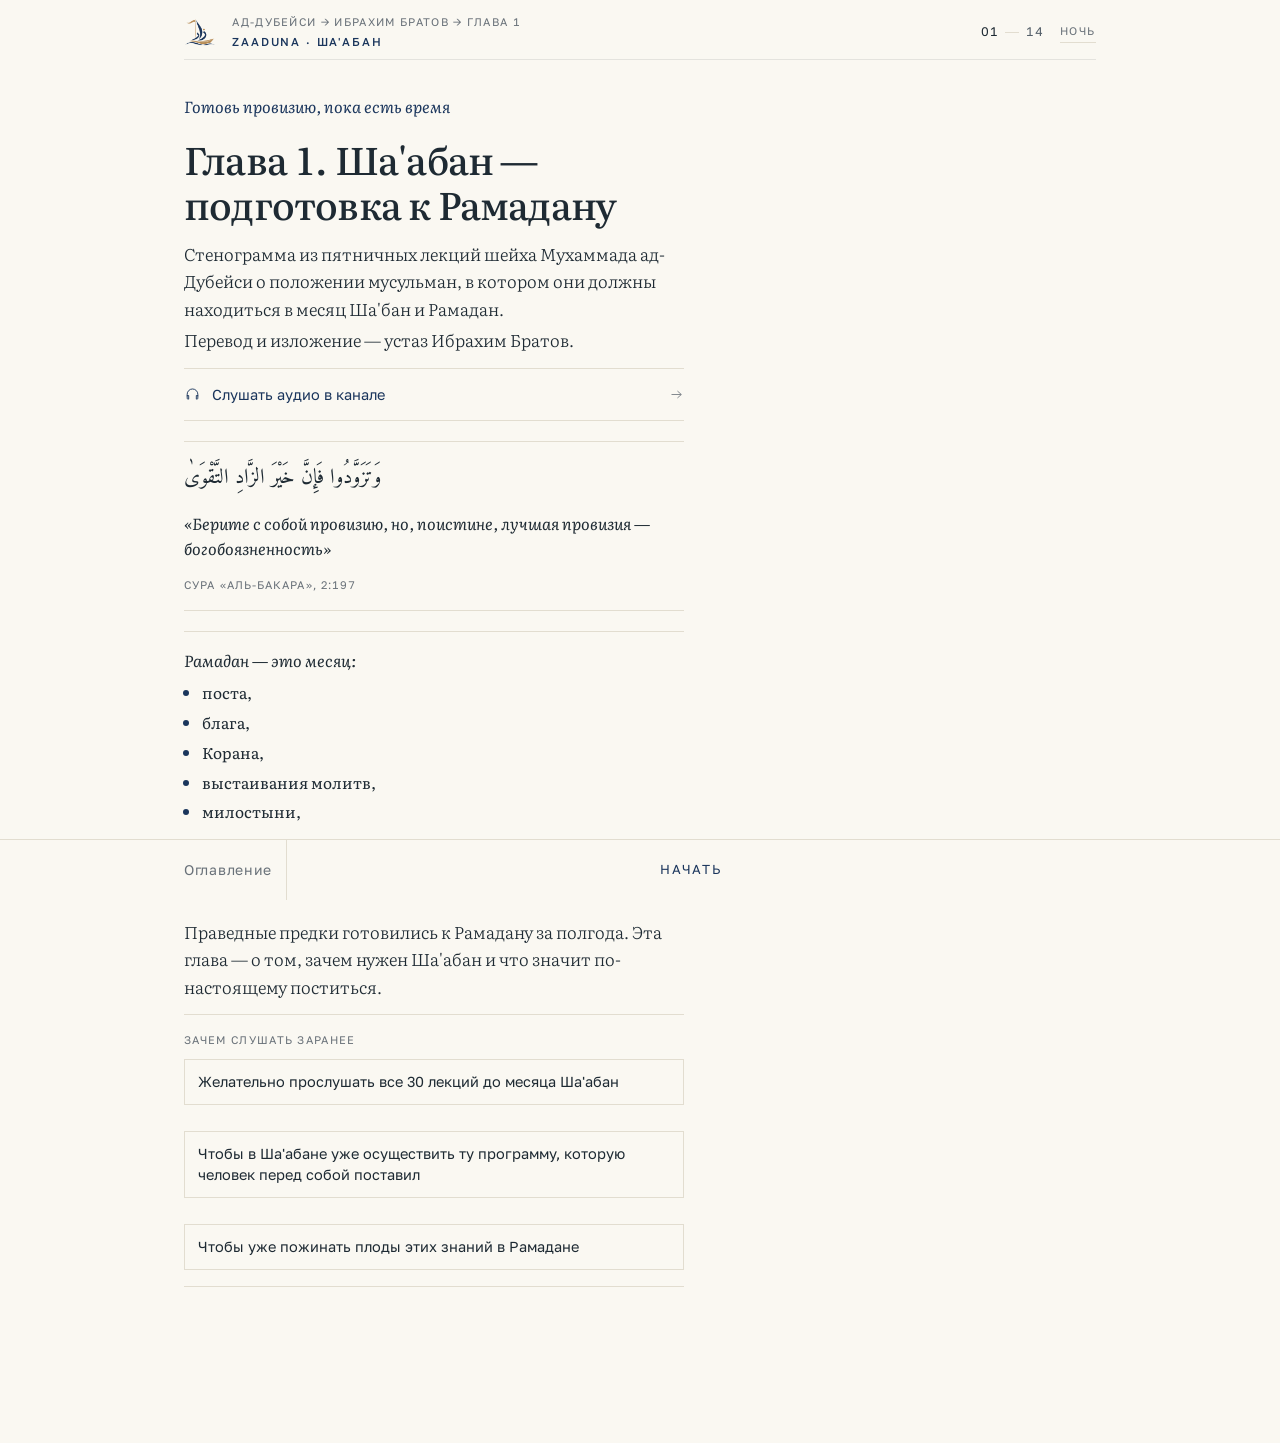
==== commit dc2a657c: "Zaaduna: новое имя, два цвета, логотип Платформа называется Zaaduna — زادُنا, «наша провизия». Имя з" ====
--- a/chapter.html
+++ b/chapter.html
@@ -3,23 +3,37 @@
 <head>
 <meta charset="UTF-8">
 <meta name="viewport" content="width=device-width, initial-scale=1, viewport-fit=cover">
-<meta name="theme-color" content="#0B1E2E">
-<title>MyZaad</title>
-<link rel="icon" href="favicon.svg" type="image/svg+xml">
-<link rel="icon" href="favicon-32.png" sizes="32x32" type="image/png">
-<link rel="apple-touch-icon" href="apple-touch-icon.png">
+<meta name="theme-color" content="#1A355C">
+<title>Zaaduna</title>
+<link rel="icon" href="assets/favicon-32.png" sizes="32x32" type="image/png">
+<link rel="icon" href="assets/favicon-64.png" sizes="64x64" type="image/png">
+<link rel="apple-touch-icon" href="assets/apple-touch-icon.png">
 <link rel="preconnect" href="https://fonts.googleapis.com">
 <link rel="preconnect" href="https://fonts.gstatic.com" crossorigin>
 <link href="https://fonts.googleapis.com/css2?family=Literata:ital,opsz,wght@0,7..72,300;0,7..72,400;0,7..72,500;0,7..72,600;1,7..72,400&family=Golos+Text:wght@400;500;600&family=Amiri:ital@0;1&display=swap" rel="stylesheet">
 <script src="https://telegram.org/js/telegram-web-app.js"></script>
-<script>/* тема ставится до первой отрисовки, иначе страница моргнёт ночью */
-try{if(localStorage.getItem("myzaad_theme")==="day")document.documentElement.setAttribute("data-theme","day");}catch(e){}</script>
+<script>/* Платформа переименована, ключи вместе с ней. Старые переносим, чтобы
+   читатель не потерял пройденное; "myzaad_" ниже — единственный след прежнего имени. */
+try{Object.keys(localStorage).forEach(function(k){if(k.indexOf("myzaad_")!==0)return;
+var n="zaaduna_"+k.slice(7);if(localStorage.getItem(n)===null)localStorage.setItem(n,localStorage.getItem(k));
+localStorage.removeItem(k);});}catch(e){}</script>
+<script>/* Тема ставится до первой отрисовки, иначе страница моргнёт чужим цветом.
+   Без сохранённого выбора тему задаёт система. */
+try{var t=localStorage.getItem("zaaduna_theme");
+if(t==="day"||t==="night"){t=(t==="day")?"light":"dark";localStorage.setItem("zaaduna_theme",t);}
+if(t==="light"||t==="dark")document.documentElement.setAttribute("data-theme",t);}catch(e){}</script>
 <link rel="stylesheet" href="style.css">
 </head>
 <body>
 
 <div class="sheet">
   <header class="isnad">
+    <a class="brand-mark" href="index.html" aria-label="Zaaduna — оглавление">
+      <picture>
+        <source srcset="assets/logo-mark-dark.png" media="(prefers-color-scheme: dark)">
+        <img id="brandLogo" src="assets/logo-mark.png" width="917" height="796" alt="" decoding="async">
+      </picture>
+    </a>
     <p class="chain" id="chain"></p>
     <p class="runhead" id="runhead"></p>
     <p class="folio"><span id="stepLabel">01</span><span class="folio-rule"></span><span id="stepTotal">14</span></p>
@@ -49,7 +63,7 @@
   script.src = "chapter" + chapterId + "-data.js";
   script.onload = function(){
     if(window.CHAPTER_DATA){
-      window.MyZaadEngine.init(window.CHAPTER_DATA);
+      window.ZaadunaEngine.init(window.CHAPTER_DATA);
     } else {
       document.getElementById("app").innerHTML = "<p class=\"lede\">Файл главы " + chapterId + " не задаёт CHAPTER_DATA.</p>";
     }
--- a/style.css
+++ b/style.css
@@ -1,42 +1,39 @@
 /* ==========================================================================
-   MyZaad — «Поля»
+   Zaaduna — «Поля»
    Страница классического трактата: наборная полоса, рубрика в колонтитуле,
    выдержка из лекции на поле рядом со своей строкой.
    ========================================================================== */
 
 :root{
-  /* ночь — заливает всю поверхность, не акцент */
-  --night:        #0B1E2E;
-  --night-deep:   #071722;
-  --night-raise:  #0F2838;
-  --night-plate:  #10303F;
-
-  /* письмо */
-  --ink:          #EFE6D6;
-  --ink-2:        #A8B8B0;
-  --ink-3:        #74898A;
-
-  /* лампа — ровно одно действие на экране */
-  --lamp:         #F9BC81;
-  --lamp-deep:    #B57135;
-
-  /* киноварь — рубрики и пометы */
-  --rubric:       #D4764A;
-  --rubric-dim:   #7E3C26;
-
-  /* купол — верно */
-  --dome:         #5E9A6E;
-  --dome-dim:     #2A4F39;
-
-  /* линовка */
-  --rule:         rgba(239,230,214,.14);
-  --rule-soft:    rgba(239,230,214,.07);
-  --rule-lamp:    rgba(249,188,129,.34);
-
-  /* выделение и полоса прокрутки — у дня они свои */
-  --select-bg:    #B57135;
-  --select-ink:   #120A04;
-  --scroll-thumb: #2B3A3F;
+  /*
+   * Палитра — два цвета и нейтральные, больше ничего. Тёмно-синий ведёт,
+   * золото отвечает за рамки и акценты: золотой текст на светлом фоне
+   * не проходит по контрасту (около 3:1), поэтому буквами говорит синий,
+   * а золото остаётся линией, подчёркиванием и заливкой.
+   */
+  --navy:        #1A355C;
+  --navy-dark:   #12274A;
+  --navy-tint:   #E8EDF3;
+  --gold:        #B68B55;
+  --gold-tint:   #F6EDD8;
+
+  --bg:          #FAF8F2;
+  --card:        #FFFFFF;
+  --ink:         #1E2A33;
+  --ink-soft:    #55606A;
+  --ink-faint:   #697179;   /* из брифа #8A929A давало 2.97:1 — ниже AA */
+  --line:        #E2DDD0;
+
+  /* Производные: линовка тоньше основной линии, рамка — золото вполсилы. */
+  --line-soft:    rgba(30,42,51,.10);
+  --gold-line:    rgba(182,139,85,.55);
+  --on-navy:      #FFFFFF;
+  --select-ink:   #FAF8F2;
+  --scroll-thumb: #C9D2DE;
+
+  /* Поверхность под курсором и выделение держатся на тех же двух цветах. */
+  --surface-raise: var(--navy-tint);
+  --select-bg:     var(--navy);
 
   --set:  "Literata", Georgia, "Times New Roman", serif;
   --app:  "Golos Text", system-ui, -apple-system, sans-serif;
@@ -49,51 +46,63 @@
 }
 
 /*
- * День — тот же мир, перевёрнутый на бумагу: мрамор и песчаник, набор
- * чернилами, рубрики киноварью. Палитра взята у конспекта, который был
- * бумажным с самого начала, чтобы светлых миров не стало два.
- *
- * Имена токенов остались ночными намеренно: --night значит «поверхность»,
- * --night-raise — «поверхность под курсором». Переименование задело бы
- * каждое правило в файле ради одного слова.
+ * Тёмная тема. Без сохранённого выбора её задаёт система; кнопка в шапке
+ * перекрывает систему, и тогда на <html> стоит data-theme. Набор повторён
+ * дважды, потому что в CSS нет способа дать одному объявлению два адреса,
+ * один из которых лежит внутри media.
  */
-:root[data-theme="day"]{
-  --night:        #F7F1E1;
-  --night-deep:   #EFE7D4;
-  --night-raise:  #EFE7D4;
-  --night-plate:  #E8DFC8;
-
-  --ink:          #0B1E2E;
-  --ink-2:        #4A5A60;
-  --ink-3:        #65746F;
-
-  --lamp:         #8A5A2B;
-  --lamp-deep:    #B07E3C;
-
-  --rubric:       #A8502F;
-  --rubric-dim:   #C98B6E;
-
-  --dome:         #2A5C3C;
-  --dome-dim:     #8FB69C;
-
-  --rule:         rgba(11,30,46,.20);
-  --rule-soft:    rgba(11,30,46,.10);
-  --rule-lamp:    rgba(138,90,43,.42);
-
-  --select-bg:    #E3CFAE;
-  --select-ink:   #0B1E2E;
-  --scroll-thumb: #C8BFA6;
+@media (prefers-color-scheme: dark){
+  :root:not([data-theme="light"]){
+  --navy:        #7FA6D6;
+  --navy-dark:   #A9C4E6;
+  --navy-tint:   #1B2736;
+  --gold:        #D2AE5C;
+  --gold-tint:   #2C2617;
+
+  --bg:          #14181C;
+  --card:        #1D2227;
+  --ink:         #EDEBE3;
+  --ink-soft:    #A9B2BB;
+  --ink-faint:   #7E8791;   /* из брифа #737C85 давало 4.21:1 — ниже AA */
+  --line:        #303840;
+
+  --line-soft:    rgba(237,235,227,.10);
+  --gold-line:    rgba(210,174,92,.55);
+  --on-navy:      #14181C;
+  --select-ink:   #14181C;
+  --scroll-thumb: #38424C;
+  }
+}
+:root[data-theme="dark"]{
+  --navy:        #7FA6D6;
+  --navy-dark:   #A9C4E6;
+  --navy-tint:   #1B2736;
+  --gold:        #D2AE5C;
+  --gold-tint:   #2C2617;
+
+  --bg:          #14181C;
+  --card:        #1D2227;
+  --ink:         #EDEBE3;
+  --ink-soft:    #A9B2BB;
+  --ink-faint:   #7E8791;   /* из брифа #737C85 давало 4.21:1 — ниже AA */
+  --line:        #303840;
+
+  --line-soft:    rgba(237,235,227,.10);
+  --gold-line:    rgba(210,174,92,.55);
+  --on-navy:      #14181C;
+  --select-ink:   #14181C;
+  --scroll-thumb: #38424C;
 }
 
 *{box-sizing:border-box;}
 html{
   -webkit-text-size-adjust:100%;
-  scrollbar-color: var(--lamp-deep) var(--night);
+  scrollbar-color: var(--gold) var(--bg);
   scrollbar-width: thin;
 }
 body{
   margin:0;
-  background:var(--night);
+  background:var(--bg);
   color:var(--ink);
   font-family:var(--app);
   font-size:16px;
@@ -104,13 +113,13 @@
 }
 ::selection{background:var(--select-bg);color:var(--select-ink);}
 ::-webkit-scrollbar{width:10px;}
-::-webkit-scrollbar-track{background:var(--night);}
-::-webkit-scrollbar-thumb{background:var(--scroll-thumb);border:3px solid var(--night);}
-::-webkit-scrollbar-thumb:hover{background:var(--lamp-deep);}
+::-webkit-scrollbar-track{background:var(--bg);}
+::-webkit-scrollbar-thumb{background:var(--scroll-thumb);border:3px solid var(--bg);}
+::-webkit-scrollbar-thumb:hover{background:var(--gold);}
 :focus{outline:none;}
-:focus-visible{outline:1px solid var(--lamp);outline-offset:3px;}
+:focus-visible{outline:1px solid var(--navy);outline-offset:3px;}
 button{font:inherit;color:inherit;background:none;border:0;padding:0;cursor:pointer;}
-a{color:var(--lamp);text-underline-offset:3px;text-decoration-thickness:1px;}
+a{color:var(--navy);text-underline-offset:3px;text-decoration-thickness:1px;}
 
 /* --------------------------------------------------------------- колонтитул */
 .sheet{
@@ -118,34 +127,58 @@
   margin:0 auto;
   padding: 0 var(--gutter);
 }
+/* ------------------------------------------------------------- логотип */
+/*
+ * Имя платформы показано самим логотипом, а не набрано шрифтом: в alt
+ * лежит «Zaaduna», поэтому заголовок остаётся заголовком и для чтеца.
+ * Тёмный вариант подставляет <picture> по настройке системы; когда
+ * читатель выбрал тему кнопкой, картинку меняет theme.js — media-запрос
+ * про его выбор ничего не знает.
+ */
+.brand{margin:0 0 10px;line-height:0;}
+.brand img{display:block;width:clamp(132px, 34vw, 168px);height:auto;}
+.brand-line{
+  font-size:14px;line-height:1.5;
+  color:var(--ink-soft);
+  margin:0 0 20px;
+}
+.brand-line .ar-inline{color:var(--navy);margin-left:4px;}
+
+.brand-mark{
+  grid-column:1;grid-row:1 / span 2;
+  align-self:center;
+  display:block;line-height:0;
+}
+.brand-mark img{display:block;height:28px;width:auto;}
+
 .isnad{
   display:grid;
-  grid-template-columns: 1fr auto auto;
+  grid-template-columns: auto 1fr auto auto;
   align-items:baseline;
   gap: 2px 16px;
   padding: calc(14px + env(safe-area-inset-top)) 0 8px;
 }
 .chain{
-  grid-column:1;
+  grid-column:2;
   margin:0;
   font-size:11px;
   letter-spacing:.12em;
   text-transform:uppercase;
-  color:var(--ink-3);
+  color:var(--ink-faint);
   line-height:1.5;
 }
 .runhead{
-  grid-column:1;
+  grid-column:2;
   margin:0;
   font-size:11.5px;
   letter-spacing:.16em;
   text-transform:uppercase;
-  color:var(--rubric);
+  color:var(--navy);
   font-weight:500;
   min-height:1.5em;
 }
 .folio{
-  grid-column:2;
+  grid-column:3;
   grid-row:1 / span 2;
   margin:0;
   align-self:center;
@@ -154,9 +187,9 @@
   gap:7px;
   font-size:12.5px;
   letter-spacing:.06em;
-  color:var(--ink-2);
-}
-.folio-rule{width:14px;height:1px;background:var(--rule);display:block;}
+  color:var(--ink-soft);
+}
+.folio-rule{width:14px;height:1px;background:var(--line);display:block;}
 #stepLabel{color:var(--ink);}
 
 /*
@@ -165,23 +198,23 @@
  * Набрана как колонтитул рядом: та же высота строки, тот же разряд.
  */
 .theme-switch{
-  grid-column:3;
+  grid-column:4;
   grid-row:1 / span 2;
   align-self:center;
   font-size:11px;
   letter-spacing:.14em;
   text-transform:uppercase;
-  color:var(--ink-3);
-  border-bottom:1px solid var(--rule);
+  color:var(--ink-faint);
+  border-bottom:1px solid var(--line);
   padding:0 0 2px;
   transition:color var(--t) var(--ease), border-color var(--t) var(--ease);
 }
-.theme-switch:hover{color:var(--lamp);border-bottom-color:var(--rule-lamp);}
-
-.gauge{height:1px;background:var(--rule-soft);position:relative;}
+.theme-switch:hover{color:var(--navy);border-bottom-color:var(--gold-line);}
+
+.gauge{height:1px;background:var(--line-soft);position:relative;}
 .gauge-fill{
   position:absolute;inset:0;
-  background:var(--lamp-deep);
+  background:var(--gold);
   transform:scaleX(0);
   transform-origin:left center;
   transition: transform var(--t) var(--ease);
@@ -234,12 +267,12 @@
   font-family:var(--set);
   font-style:italic;
   font-size:16px;
-  color:var(--rubric);
+  color:var(--navy);
   margin-bottom:18px;
 }
 .prompt-hint{
   font-size:13.5px;
-  color:var(--ink-3);
+  color:var(--ink-faint);
   line-height:1.55;
 }
 /* Рубрика экрана живёт в колонтитуле, над заголовком её нет — исключений нет. */
@@ -248,14 +281,14 @@
 .icon-badge{
   width:26px;height:26px;
   margin:0 0 14px;
-  color:var(--rubric);
+  color:var(--navy);
 }
 .icon-badge svg{display:block;width:100%;height:100%;}
 
 /* --------------------------------------------------------------- цитаты */
 .card{
-  border-top:1px solid var(--rule);
-  border-bottom:1px solid var(--rule);
+  border-top:1px solid var(--line);
+  border-bottom:1px solid var(--line);
   padding:16px 0;
   margin:0 0 20px;
 }
@@ -279,15 +312,15 @@
   font-size:11px;
   letter-spacing:.1em;
   text-transform:uppercase;
-  color:var(--ink-3);
+  color:var(--ink-faint);
   margin:8px 0 0;
 }
 .quote-list{margin:0 0 4px;padding-left:1.1em;}
-.quote-list ::marker,.quote-list li::marker,.notebook-callout li::marker{color:var(--rubric);}
+.quote-list ::marker,.quote-list li::marker,.notebook-callout li::marker{color:var(--navy);}
 .quote-list li{margin-bottom:5px;font-family:var(--set);font-size:15.5px;}
 
 .principle-box{
-  border-left:1px solid var(--rubric);
+  border-left:1px solid var(--navy);
   padding:2px 0 2px 16px;
   margin:0 0 20px;
 }
@@ -299,37 +332,37 @@
   margin:0;
 }
 .citation-box{
-  border-top:1px solid var(--rule);
+  border-top:1px solid var(--line);
   padding:14px 0 0;
   margin:0 0 20px;
 }
 .citation-text{font-family:var(--set);font-size:15.5px;line-height:1.6;margin:0 0 6px;}
-.citation-src{font-size:11px;letter-spacing:.1em;text-transform:uppercase;color:var(--ink-3);margin:0;}
+.citation-src{font-size:11px;letter-spacing:.1em;text-transform:uppercase;color:var(--ink-faint);margin:0;}
 
 /* ------------------------------------------------------- схемы и выноски */
 .diagram-caption{
   font-size:11px;letter-spacing:.12em;text-transform:uppercase;
-  color:var(--ink-3);margin:0 0 10px;
+  color:var(--ink-faint);margin:0 0 10px;
 }
 .flow-diagram{display:flex;flex-direction:column;align-items:stretch;gap:0;}
 .flow-box{
-  border:1px solid var(--rule);
+  border:1px solid var(--line);
   padding:11px 13px;
   font-size:14.5px;
   line-height:1.5;
   color:var(--ink);
 }
-.flow-box.accent{border-color:var(--rule-lamp);color:var(--lamp);}
-.flow-arrow{display:flex;justify-content:center;padding:6px 0;color:var(--rubric);}
+.flow-box.accent{border-color:var(--gold-line);color:var(--navy);}
+.flow-arrow{display:flex;justify-content:center;padding:6px 0;color:var(--navy);}
 .flow-arrow svg{display:block;}
 
 .notebook-callout{
   display:flex;gap:13px;
-  border-top:1px solid var(--rule);
-  border-bottom:1px solid var(--rule);
+  border-top:1px solid var(--line);
+  border-bottom:1px solid var(--line);
   padding:16px 0;margin:0 0 20px;
 }
-.notebook-callout .icon{color:var(--rubric);flex-shrink:0;line-height:1;}
+.notebook-callout .icon{color:var(--navy);flex-shrink:0;line-height:1;}
 .notebook-callout .icon svg{display:block;width:18px;height:18px;}
 .notebook-callout p{margin:0 0 6px;font-size:15px;line-height:1.55;}
 .notebook-callout ul{margin:6px 0 0;padding-left:1.1em;font-size:15px;}
@@ -341,21 +374,21 @@
   grid-template-columns:2.4em 1fr;
   gap:0 14px;
   padding:13px 0;
-  border-top:1px solid var(--rule-soft);
-}
-.timeline-step:first-child{border-top:1px solid var(--rule);}
-.timeline-step:last-child{border-bottom:1px solid var(--rule);}
+  border-top:1px solid var(--line-soft);
+}
+.timeline-step:first-child{border-top:1px solid var(--line);}
+.timeline-step:last-child{border-bottom:1px solid var(--line);}
 .timeline-num{
   font-size:12px;
   letter-spacing:.06em;
-  color:var(--rubric);
+  color:var(--navy);
   padding-top:3px;
 }
 .timeline-title{font-weight:500;margin:0 0 3px;font-size:15px;}
-.timeline-desc{margin:0;font-size:14px;color:var(--ink-2);line-height:1.5;}
+.timeline-desc{margin:0;font-size:14px;color:var(--ink-soft);line-height:1.5;}
 
 .prompt-card{
-  border-left:1px solid var(--rule-lamp);
+  border-left:1px solid var(--gold-line);
   padding:2px 0 2px 16px;
   margin:0 0 16px;
 }
@@ -364,192 +397,210 @@
 
 .triptych{margin:0 0 20px;}
 .triptych-block{
-  border-top:1px solid var(--rule);
+  border-top:1px solid var(--line);
   padding:13px 0 13px 16px;
   position:relative;
 }
 .triptych-block::before{
-  content:"";position:absolute;left:0;top:13px;bottom:13px;width:1px;background:var(--rubric-dim);
-}
-.triptych-block.c1::before{background:var(--rubric);}
-.triptych-block.c2::before{background:var(--lamp-deep);}
-.triptych-block.c3::before{background:var(--dome-dim);}
-.triptych-block:last-child{border-bottom:1px solid var(--rule);}
+  content:"";position:absolute;left:0;top:13px;bottom:13px;width:1px;background:var(--gold);
+}
+.triptych-block.c1::before{background:var(--navy);}
+.triptych-block.c2::before{background:var(--gold);}
+.triptych-block.c3::before{background:var(--navy-dark);}
+.triptych-block:last-child{border-bottom:1px solid var(--line);}
 .triptych-title{margin:0 0 3px;font-weight:500;font-size:15px;}
-.triptych-sub{margin:0;font-size:14px;color:var(--ink-2);line-height:1.5;}
+.triptych-sub{margin:0;font-size:14px;color:var(--ink-soft);line-height:1.5;}
 
 .audio-link{
   display:flex;align-items:center;gap:11px;
-  border-top:1px solid var(--rule);
-  border-bottom:1px solid var(--rule);
+  border-top:1px solid var(--line);
+  border-bottom:1px solid var(--line);
   padding:14px 0;margin:0 0 20px;
-  text-decoration:none;color:var(--lamp);
+  text-decoration:none;color:var(--navy);
   font-size:14.5px;
   transition:color var(--t) var(--ease);
 }
 .audio-link:hover{color:var(--ink);}
 .audio-icon{display:flex;flex-shrink:0;}
 .audio-icon svg{display:block;width:17px;height:17px;}
-.audio-arrow{margin-left:auto;color:var(--ink-3);}
+.audio-arrow{margin-left:auto;color:var(--ink-faint);}
 .audio-arrow svg{display:block;width:15px;height:15px;}
 
 /* ------------------------------------------------------------- варианты */
-.option-list{margin:0 0 14px;border-top:1px solid var(--rule);}
+.option-list{margin:0 0 14px;border-top:1px solid var(--line);}
 .option{
   display:flex;align-items:flex-start;gap:12px;
   width:100%;text-align:left;
   padding:14px 2px;
-  border-bottom:1px solid var(--rule-soft);
+  border-bottom:1px solid var(--line-soft);
   font-size:15px;line-height:1.5;
   transition:color var(--t) var(--ease), background var(--t) var(--ease);
 }
-.option:last-child{border-bottom:1px solid var(--rule);}
-.option:hover{background:var(--night-raise);}
+.option:last-child{border-bottom:1px solid var(--line);}
+.option:hover{background:var(--surface-raise);}
 .option .dot{
   width:13px;height:13px;flex-shrink:0;margin-top:4px;
-  border:1px solid var(--ink-3);
+  border:1px solid var(--ink-faint);
   border-radius:50%;
   transition:border-color var(--t) var(--ease), box-shadow var(--t) var(--ease);
 }
-.option.selected .dot{border-color:var(--lamp);box-shadow:inset 0 0 0 3px var(--lamp);}
+.option.selected .dot{border-color:var(--navy);box-shadow:inset 0 0 0 3px var(--navy);}
 .option.selected{color:var(--ink);}
-.option.correct-mark{color:var(--dome);}
-.option.correct-mark .dot{border-color:var(--dome);box-shadow:inset 0 0 0 3px var(--dome);}
-.option.correct-mark::after{content:"верно";margin-left:auto;font-size:10.5px;letter-spacing:.12em;text-transform:uppercase;color:var(--dome);padding-left:10px;}
-.option.wrong-mark{color:var(--rubric);}
-.option.wrong-mark .dot{border-color:var(--rubric);box-shadow:inset 0 0 0 3px var(--rubric);}
-.option.wrong-mark::after{content:"ваш выбор";margin-left:auto;font-size:10.5px;letter-spacing:.12em;text-transform:uppercase;color:var(--rubric);padding-left:10px;}
+/*
+ * Верно — синяя заливка, неверно — золотая рамка и подложка. Цвет здесь
+ * никогда не работает один: рядом всегда знак и слово, иначе ответ не
+ * прочитает ни дальтоник, ни тот, кто печатает лист начерно.
+ * Рамка нарисована outline со сдвигом внутрь, чтобы строка не прыгала.
+ */
+.option.correct-mark{background:var(--navy);color:var(--on-navy);}
+.option.correct-mark .dot{border-color:var(--on-navy);box-shadow:inset 0 0 0 3px var(--on-navy);}
+.option.correct-mark::after{content:"✓ верно";margin-left:auto;font-size:10.5px;letter-spacing:.12em;text-transform:uppercase;color:var(--on-navy);padding-left:10px;white-space:nowrap;}
+.option.wrong-mark{background:var(--gold-tint);color:var(--ink);outline:2px solid var(--gold);outline-offset:-2px;}
+.option.wrong-mark .dot{border-color:var(--gold);box-shadow:inset 0 0 0 3px var(--gold);}
+.option.wrong-mark::after{content:"✗ неверно";margin-left:auto;font-size:10.5px;letter-spacing:.12em;text-transform:uppercase;color:var(--ink-soft);padding-left:10px;white-space:nowrap;}
+
+/* Отмеченная строка выходит заливкой в поля, но текст остаётся на месте:
+   отрицательное поле ровно компенсировано отступом. */
+.option.correct-mark, .option.wrong-mark,
+.check-item.correct-mark, .check-item.wrong-mark{
+  margin-left:-12px;margin-right:-12px;
+  padding-left:14px;padding-right:14px;
+}
 
 /* --------------------------------------------------------- верно/неверно */
 .tf-item{
   padding:16px 0;
-  border-bottom:1px solid var(--rule-soft);
+  border-bottom:1px solid var(--line-soft);
   position:relative;
 }
-.tf-item:first-child{border-top:1px solid var(--rule);}
-.tf-item:last-child{border-bottom:1px solid var(--rule);}
+.tf-item:first-child{border-top:1px solid var(--line);}
+.tf-item:last-child{border-bottom:1px solid var(--line);}
 .tf-statement{font-size:15px;line-height:1.55;margin:0 0 11px;}
 .tf-buttons{display:flex;gap:8px;}
 .tf-btn{
   flex:0 0 auto;
   min-width:94px;
   padding:7px 14px;
-  border:1px solid var(--rule);
+  border:1px solid var(--line);
   border-radius:2px;
   font-size:13px;
   letter-spacing:.02em;
-  color:var(--ink-2);
+  color:var(--ink-soft);
   transition:border-color var(--t) var(--ease), color var(--t) var(--ease), font-weight var(--t) var(--ease);
 }
-.tf-btn:hover{border-color:var(--ink-3);color:var(--ink);}
-.tf-btn.chosen{border-color:var(--lamp);color:var(--lamp);}
-.tf-btn.right{border-color:var(--dome);color:var(--dome);font-weight:600;}
+.tf-btn:hover{border-color:var(--ink-faint);color:var(--ink);}
+.tf-btn.chosen{border-color:var(--navy);color:var(--navy);}
+/* Кнопки сами называются «Верно» и «Неверно», поэтому вердикт здесь
+   говорит знак, а не второе такое же слово: иначе подпись двоится. */
+.tf-btn.right{background:var(--navy);border-color:var(--navy);color:var(--on-navy);font-weight:600;}
+.tf-btn.right::before{content:"✓ ";}
+.tf-btn.wrong{background:var(--gold-tint);border:2px solid var(--gold);color:var(--ink);padding:6px 13px;}
+.tf-btn.wrong::before{content:"✗ ";}
 .btn-download .mk{display:inline-flex;}
-.tf-btn.wrong{border-color:var(--rubric);color:var(--rubric);text-decoration:line-through;}
 .tf-item.correct::before,
 .tf-item.incorrect::before{
   content:"";position:absolute;left:-12px;top:16px;bottom:16px;width:1px;
 }
-.tf-item.correct::before{background:var(--dome);}
-.tf-item.incorrect::before{background:var(--rubric);}
+.tf-item.correct::before{background:var(--navy);}
+.tf-item.incorrect::before{background:var(--navy);}
 
 /* -------------------------------------------------------------- порядок */
 .order-row{margin-bottom:10px;}
 .order-row select{
   width:100%;
   padding:11px 12px;
-  background:var(--night-raise);
+  background:var(--surface-raise);
   color:var(--ink);
-  border:1px solid var(--rule);
+  border:1px solid var(--line);
   border-radius:2px;
   font-family:var(--app);
   font-size:14.5px;
   appearance:none;
-  background-image:linear-gradient(45deg,transparent 50%,var(--ink-3) 50%),linear-gradient(135deg,var(--ink-3) 50%,transparent 50%);
+  background-image:linear-gradient(45deg,transparent 50%,var(--ink-faint) 50%),linear-gradient(135deg,var(--ink-faint) 50%,transparent 50%);
   background-position:calc(100% - 17px) 50%, calc(100% - 12px) 50%;
   background-size:5px 5px, 5px 5px;
   background-repeat:no-repeat;
 }
-.order-row select:focus-visible{border-color:var(--lamp);}
-.order-row select.select-correct{border-color:var(--dome);color:var(--dome);}
-.order-row select.select-wrong{border-color:var(--rubric);color:var(--rubric);}
+.order-row select:focus-visible{border-color:var(--navy);}
+.order-row select.select-correct{border-color:var(--navy);color:var(--navy);font-weight:600;}
+.order-row select.select-wrong{border:2px solid var(--gold);background:var(--gold-tint);color:var(--ink);}
 
 /* ------------------------------------------------------------- пропуски */
 .fill-item{
   padding:15px 0;
-  border-bottom:1px solid var(--rule-soft);
-}
-.fill-item:first-child{border-top:1px solid var(--rule);}
-.fill-item:last-child{border-bottom:1px solid var(--rule);}
+  border-bottom:1px solid var(--line-soft);
+}
+.fill-item:first-child{border-top:1px solid var(--line);}
+.fill-item:last-child{border-bottom:1px solid var(--line);}
 .fill-sentence{font-size:15px;line-height:1.85;margin:0;}
 .fill-item select{
   padding:4px 22px 4px 8px;
   margin:0 3px;
-  background:var(--night-raise);
-  color:var(--lamp);
+  background:var(--surface-raise);
+  color:var(--navy);
   border:0;
-  border-bottom:1px solid var(--rule-lamp);
+  border-bottom:1px solid var(--gold-line);
   border-radius:2px;
   font-family:var(--app);
   font-size:14.5px;
   appearance:none;
-  background-image:linear-gradient(45deg,transparent 50%,var(--ink-3) 50%),linear-gradient(135deg,var(--ink-3) 50%,transparent 50%);
+  background-image:linear-gradient(45deg,transparent 50%,var(--ink-faint) 50%),linear-gradient(135deg,var(--ink-faint) 50%,transparent 50%);
   background-position:calc(100% - 13px) 55%, calc(100% - 9px) 55%;
   background-size:5px 5px, 5px 5px;
   background-repeat:no-repeat;
 }
-.fill-item select.select-correct{color:var(--dome);border-bottom-color:var(--dome);}
-.fill-item select.select-wrong{color:var(--rubric);border-bottom-color:var(--rubric);}
+.fill-item select.select-correct{color:var(--navy);border-bottom-color:var(--navy);font-weight:600;}
+.fill-item select.select-wrong{color:var(--ink);background:var(--gold-tint);border-bottom:2px solid var(--gold);}
 
 /* ----------------------------------------------------------- мультивыбор */
-.check-list{border-top:1px solid var(--rule);margin-bottom:14px;}
+.check-list{border-top:1px solid var(--line);margin-bottom:14px;}
 .check-item{
   display:flex;align-items:flex-start;gap:12px;
   padding:13px 2px;
-  border-bottom:1px solid var(--rule-soft);
+  border-bottom:1px solid var(--line-soft);
   cursor:pointer;
   font-size:15px;line-height:1.5;
   position:relative;
   transition:background var(--t) var(--ease), color var(--t) var(--ease);
 }
-.check-item:last-child{border-bottom:1px solid var(--rule);}
-.check-item:hover{background:var(--night-raise);}
+.check-item:last-child{border-bottom:1px solid var(--line);}
+.check-item:hover{background:var(--surface-raise);}
 .check-box{
   width:14px;height:14px;flex-shrink:0;margin-top:4px;
-  border:1px solid var(--ink-3);
+  border:1px solid var(--ink-faint);
   border-radius:2px;
   display:flex;align-items:center;justify-content:center;
   color:transparent;
   transition:border-color var(--t) var(--ease), background var(--t) var(--ease);
 }
 .check-box svg{width:10px;height:10px;display:block;}
-.check-item.selected .check-box{background:var(--lamp);border-color:var(--lamp);color:var(--night);}
-.check-item.correct-mark{color:var(--dome);}
-.check-item.correct-mark::before{content:"";position:absolute;left:-12px;top:13px;bottom:13px;width:1px;background:var(--dome);}
-.check-item.correct-mark .check-box{border-color:var(--dome);}
-.check-item.selected.correct-mark .check-box{background:var(--dome);border-color:var(--dome);}
-.check-item.correct-mark::after{content:"в лекции есть";margin-left:auto;padding-left:10px;font-size:10.5px;letter-spacing:.1em;text-transform:uppercase;color:var(--dome);white-space:nowrap;}
-.check-item.wrong-mark{color:var(--rubric);}
-.check-item.wrong-mark::before{content:"";position:absolute;left:-12px;top:13px;bottom:13px;width:1px;background:var(--rubric);}
-.check-item.wrong-mark .check-box{background:var(--rubric);border-color:var(--rubric);color:var(--night);}
-.check-item.wrong-mark::after{content:"в лекции нет";margin-left:auto;padding-left:10px;font-size:10.5px;letter-spacing:.1em;text-transform:uppercase;color:var(--rubric);white-space:nowrap;}
+.check-item.selected .check-box{background:var(--navy);border-color:var(--navy);color:var(--bg);}
+/* Здесь пометка говорит о самом пункте, а не о читателе, поэтому слова
+   остались прежними — «есть» и «нет» в лекции. Знак добавлен к ним. */
+.check-item.correct-mark{background:var(--navy);color:var(--on-navy);}
+.check-item.correct-mark .check-box{border-color:var(--on-navy);}
+.check-item.selected.correct-mark .check-box{background:var(--on-navy);border-color:var(--on-navy);color:var(--navy);}
+.check-item.correct-mark::after{content:"✓ в лекции есть";margin-left:auto;padding-left:10px;font-size:10.5px;letter-spacing:.1em;text-transform:uppercase;color:var(--on-navy);white-space:nowrap;}
+.check-item.wrong-mark{background:var(--gold-tint);color:var(--ink);outline:2px solid var(--gold);outline-offset:-2px;}
+.check-item.wrong-mark .check-box{background:var(--gold);border-color:var(--gold);color:var(--card);}
+.check-item.wrong-mark::after{content:"✗ в лекции нет";margin-left:auto;padding-left:10px;font-size:10.5px;letter-spacing:.1em;text-transform:uppercase;color:var(--ink-soft);white-space:nowrap;}
 
 /* -------------------------------------------------------------- проверка */
 .btn-check{
   display:block;width:100%;
   padding:12px;
-  border:1px solid var(--rule-lamp);
+  border:1px solid var(--gold-line);
   border-radius:2px;
-  color:var(--lamp);
+  color:var(--navy);
   font-size:13.5px;
   letter-spacing:.09em;
   text-transform:uppercase;
   transition:background var(--t) var(--ease), border-color var(--t) var(--ease);
 }
-.btn-check:hover{background:var(--night-raise);border-color:var(--lamp);}
+.btn-check:hover{background:var(--surface-raise);border-color:var(--navy);}
 .btn-check[disabled]{
-  border-color:var(--rule);
-  color:var(--ink-3);
+  border-color:var(--line);
+  color:var(--ink-faint);
   cursor:default;
 }
 
@@ -557,9 +608,9 @@
   display:none;
   margin:11px 0 0;
   padding-left:13px;
-  border-left:1px solid var(--rubric);
+  border-left:1px solid var(--navy);
   font-size:13px;
-  color:var(--rubric);
+  color:var(--navy);
   line-height:1.45;
 }
 .error-msg.show{display:block;}
@@ -569,7 +620,7 @@
   display:none;
   margin:22px 0 0;
   padding:14px 0 14px 15px;
-  border-left:1px solid var(--rule-lamp);
+  border-left:1px solid var(--gold-line);
   position:relative;
 }
 /* Скобка, связывающая выдержку со строкой, которой она отвечает. */
@@ -579,7 +630,7 @@
   top: calc(-1 * var(--tie-h, 22px));
   width:1px;
   height: var(--tie-h, 22px);
-  background:var(--rule-lamp);
+  background:var(--gold-line);
 }
 /* Колофон не должен накрывать выдержку, когда она въехала. */
 .excerpt-box{scroll-margin-bottom:96px;}
@@ -600,7 +651,7 @@
   font-size:10.5px;
   letter-spacing:.14em;
   text-transform:uppercase;
-  color:var(--rubric);
+  color:var(--navy);
   margin:0 0 7px;
 }
 .excerpt-text{
@@ -626,32 +677,32 @@
 .btn-reveal{
   display:block;width:100%;
   padding:13px;
-  border:1px solid var(--rule-lamp);
+  border:1px solid var(--gold-line);
   border-radius:2px;
-  color:var(--lamp);
+  color:var(--navy);
   font-size:14px;
   letter-spacing:.04em;
   transition:background var(--t) var(--ease);
 }
-.btn-reveal:hover{background:var(--night-raise);}
+.btn-reveal:hover{background:var(--surface-raise);}
 .reveal-box{display:none;}
 .reveal-box.show{display:block;animation: slide-in var(--t) var(--ease) both;}
-.reveal-list{margin:0 0 14px;padding:0;list-style:none;border-top:1px solid var(--rule);}
+.reveal-list{margin:0 0 14px;padding:0;list-style:none;border-top:1px solid var(--line);}
 .reveal-list li{
   padding:13px 0 13px 16px;
-  border-bottom:1px solid var(--rule-soft);
+  border-bottom:1px solid var(--line-soft);
   font-family:var(--set);
   font-size:15px;line-height:1.55;
   position:relative;
 }
-.reveal-list li::before{content:"";position:absolute;left:0;top:19px;width:7px;height:1px;background:var(--rubric);}
-.reveal-note{font-size:13px;color:var(--ink-3);font-style:italic;line-height:1.5;}
+.reveal-list li::before{content:"";position:absolute;left:0;top:19px;width:7px;height:1px;background:var(--navy);}
+.reveal-note{font-size:13px;color:var(--ink-faint);font-style:italic;line-height:1.5;}
 .memorize-banner{
-  border-top:1px solid var(--rule-lamp);
+  border-top:1px solid var(--gold-line);
   padding:13px 0 0;
   font-size:13.5px;
   letter-spacing:.03em;
-  color:var(--lamp);
+  color:var(--navy);
 }
 
 /* ---------------------------------------------------------------- итог */
@@ -660,7 +711,7 @@
   font-family:var(--set);
   font-size:16.5px;
   line-height:1.55;
-  color:var(--ink-2);
+  color:var(--ink-soft);
   margin:0;
 }
 /* Счёт — тихий факт в строке, а не заголовок: главу завершает не балл. */
@@ -670,27 +721,27 @@
   color:var(--ink);
   white-space:nowrap;
 }
-.download-row{margin-top:8px;border-top:1px solid var(--rule);}
+.download-row{margin-top:8px;border-top:1px solid var(--line);}
 .btn-download{
   display:flex;width:100%;align-items:center;justify-content:space-between;gap:12px;
   padding:16px 2px;
-  border-bottom:1px solid var(--rule-soft);
+  border-bottom:1px solid var(--line-soft);
   font-size:15px;
   color:var(--ink);
   text-align:left;
   transition:color var(--t) var(--ease), background var(--t) var(--ease);
 }
-.btn-download:last-child{border-bottom:1px solid var(--rule);}
-.btn-download .mk{width:16px;height:16px;color:var(--lamp);flex-shrink:0;}
+.btn-download:last-child{border-bottom:1px solid var(--line);}
+.btn-download .mk{width:16px;height:16px;color:var(--navy);flex-shrink:0;}
 .btn-download .mk svg{width:100%;height:100%;}
-.btn-download:hover{background:var(--night-raise);color:var(--lamp);}
+.btn-download:hover{background:var(--surface-raise);color:var(--navy);}
 
 /* ------------------------------------------------------------- колофон */
 .colophon{
   position:fixed;
   left:0;right:0;bottom:0;
-  background:var(--night);
-  border-top:1px solid var(--rule);
+  background:var(--bg);
+  border-top:1px solid var(--line);
   padding-bottom: env(safe-area-inset-bottom);
   z-index:20;
 }
@@ -708,8 +759,8 @@
   transition:color var(--t) var(--ease), background var(--t) var(--ease);
 }
 .act-back{
-  color:var(--ink-3);
-  border-right:1px solid var(--rule);
+  color:var(--ink-faint);
+  border-right:1px solid var(--line);
   min-width:92px;
   padding-left:0;
   text-align:left;
@@ -717,13 +768,13 @@
 .act-back:hover{color:var(--ink);}
 .act-go{
   flex:1;
-  color:var(--lamp);
+  color:var(--navy);
   text-align:center;
   letter-spacing:.14em;
   text-transform:uppercase;
   font-size:13px;
 }
-.act-go:hover{background:var(--night-raise);}
+.act-go:hover{background:var(--surface-raise);}
 
 @media (max-width: 899px){
   /* Запас, чтобы выдержка могла уйти из-под колофона. */
@@ -754,10 +805,10 @@
   font-weight:500;
   letter-spacing:.16em;
   text-transform:uppercase;
-  color:var(--rubric);
+  color:var(--navy);
   margin:0 0 14px;
   padding-bottom:9px;
-  border-bottom:1px solid var(--rule);
+  border-bottom:1px solid var(--line);
 }
 
 /* правила: номер стоит на поле, как рубрика в рукописи */
@@ -766,61 +817,61 @@
   counter-increment:rule;
   position:relative;
   padding:14px 0 14px 36px;
-  border-bottom:1px solid var(--rule-soft);
+  border-bottom:1px solid var(--line-soft);
   font-size:15px;
   line-height:1.58;
-  color:var(--ink-2);
-}
-.rules li:last-child{border-bottom:1px solid var(--rule);}
+  color:var(--ink-soft);
+}
+.rules li:last-child{border-bottom:1px solid var(--line);}
 .rules li::before{
   content:counter(rule, decimal-leading-zero);
   position:absolute;left:0;top:16px;
   font-size:11.5px;
   letter-spacing:.06em;
-  color:var(--rubric);
+  color:var(--navy);
 }
 .rules b{color:var(--ink);font-weight:500;}
 
 /* циклы: ряды с линовкой, доступный помечен янтарной волосинкой */
-.cycles{list-style:none;margin:0 0 34px;padding:0;border-top:1px solid var(--rule);}
+.cycles{list-style:none;margin:0 0 34px;padding:0;border-top:1px solid var(--line);}
 .cycle{
   position:relative;
   padding:20px 0 20px 16px;
-  border-bottom:1px solid var(--rule-soft);
-}
-.cycle:last-child{border-bottom:1px solid var(--rule);}
+  border-bottom:1px solid var(--line-soft);
+}
+.cycle:last-child{border-bottom:1px solid var(--line);}
 .cycle::before{
   content:"";position:absolute;left:0;top:20px;bottom:20px;width:1px;
-  background:var(--rule);
-}
-.cycle.open::before{background:var(--lamp);}
+  background:var(--line);
+}
+.cycle.open::before{background:var(--navy);}
 .cycle-rubric{
   font-size:11px;letter-spacing:.14em;text-transform:uppercase;
-  color:var(--ink-3);margin:0 0 6px;
-}
-.cycle.open .cycle-rubric{color:var(--lamp);}
+  color:var(--ink-faint);margin:0 0 6px;
+}
+.cycle.open .cycle-rubric{color:var(--navy);}
 .cycle h3{
   font-family:var(--set);
   font-size:21px;font-weight:500;letter-spacing:-.015em;
   margin:0 0 7px;
 }
 .cycle h3 a{color:var(--ink);text-decoration:none;}
-.cycle h3 a:hover{color:var(--lamp);}
-.cycle:not(.open) h3{color:var(--ink-3);}
-.cycle-note{font-size:14.5px;line-height:1.55;color:var(--ink-2);margin:0 0 8px;max-width:40em;}
-.cycle:not(.open) .cycle-note{color:var(--ink-3);}
-.cycle-state{font-size:13px;color:var(--ink-3);margin:0;}
-.cycle-state .done{color:var(--dome);}
-.cycle-state .started{color:var(--lamp);}
+.cycle h3 a:hover{color:var(--navy);}
+.cycle:not(.open) h3{color:var(--ink-faint);}
+.cycle-note{font-size:14.5px;line-height:1.55;color:var(--ink-soft);margin:0 0 8px;max-width:40em;}
+.cycle:not(.open) .cycle-note{color:var(--ink-faint);}
+.cycle-state{font-size:13px;color:var(--ink-faint);margin:0;}
+.cycle-state .done{color:var(--navy);}
+.cycle-state .started{color:var(--navy);}
 .cycle-audio{
   display:inline-block;margin-top:10px;
   font-size:12.5px;letter-spacing:.02em;
-  color:var(--ink-3);text-decoration:none;
-  border-bottom:1px solid var(--rule);
-}
-.cycle-audio:hover{color:var(--lamp);border-bottom-color:var(--rule-lamp);}
-
-.plan-foot{font-size:13px;line-height:1.55;color:var(--ink-3);max-width:40em;margin:0;}
+  color:var(--ink-faint);text-decoration:none;
+  border-bottom:1px solid var(--line);
+}
+.cycle-audio:hover{color:var(--navy);border-bottom-color:var(--gold-line);}
+
+.plan-foot{font-size:13px;line-height:1.55;color:var(--ink-faint);max-width:40em;margin:0;}
 
 /* действие в колофоне на оглавлении — ссылка, а не кнопка */
 .colophon a.act-go{
@@ -831,12 +882,12 @@
 .cycle-teacher{
   font-size:12.5px;line-height:1.5;
   letter-spacing:.02em;
-  color:var(--ink-3);
+  color:var(--ink-faint);
   margin:0 0 7px;
 }
-.cycle.open .cycle-teacher{color:var(--ink-2);}
-.btn-sheet{color:var(--lamp);text-decoration:none;}
-.btn-sheet .mk{width:15px;height:15px;color:var(--lamp);flex-shrink:0;}
+.cycle.open .cycle-teacher{color:var(--ink-soft);}
+.btn-sheet{color:var(--navy);text-decoration:none;}
+.btn-sheet .mk{width:15px;height:15px;color:var(--navy);flex-shrink:0;}
 .btn-sheet .mk svg{width:100%;height:100%;}
 /* Аят, от которого идёт название, стоит между лидом и правилами. */
 .plan-ayah{margin:0 0 34px;}
@@ -847,14 +898,14 @@
   gap:6px 0;
   margin:0 0 30px;
   font-size:11px;letter-spacing:.13em;text-transform:uppercase;
-  color:var(--ink-3);
+  color:var(--ink-faint);
 }
 .path span{display:inline-flex;align-items:center;}
 /* Связка принадлежит предыдущему шагу: при переносе строка начинается словом. */
 .path span:not(:last-child)::after{
   content:"";display:block;
   width:16px;height:1px;margin:0 10px;
-  background:var(--rule);
+  background:var(--line);
 }
 .plan .lede-close{margin:0 0 34px;}
 
@@ -863,37 +914,37 @@
   display:flex;align-items:center;gap:10px;
   margin:14px 0 12px;
   font-size:11px;letter-spacing:.08em;
-  color:var(--ink-3);
+  color:var(--ink-faint);
 }
 .journey-end{flex-shrink:0;}
 .journey-track{
   position:relative;flex:1;min-width:0;height:1px;
-  background:var(--rule);
+  background:var(--line);
 }
 .journey-done{
   position:absolute;left:0;top:0;height:1px;
-  background:var(--rule-lamp);
+  background:var(--gold-line);
 }
 .journey-boat{
   position:absolute;top:50%;
   width:22px;height:19px;
   margin-left:-11px;
   transform:translateY(-50%);
-  color:var(--lamp);
+  color:var(--navy);
   display:block;
 }
 .journey-boat .dhow{width:100%;height:100%;display:block;}
 /* В начале пути лодка ещё не вышла: горит приглушённо. */
-.journey-start .journey-boat{color:var(--ink-3);}
-.cycle:not(.open) .journey-boat{color:var(--ink-3);}
-.cycle:not(.open) .journey-done{background:var(--rule);}
+.journey-start .journey-boat{color:var(--ink-faint);}
+.cycle:not(.open) .journey-boat{color:var(--ink-faint);}
+.cycle:not(.open) .journey-done{background:var(--line);}
 
 /* Тихая подпись у аята: та же лодка, вполсилы. */
 .plan-ayah{position:relative;}
 .ayah-mark{
   position:absolute;right:0;bottom:16px;
   width:24px;height:21px;
-  color:var(--rule-lamp);
+  color:var(--gold-line);
   pointer-events:none;
 }
 .ayah-mark .dhow{width:100%;height:100%;display:block;}
@@ -904,82 +955,95 @@
 .prov-head{
   font-family:var(--app);
   font-size:11px;font-weight:500;letter-spacing:.16em;text-transform:uppercase;
-  color:var(--rubric);
+  color:var(--navy);
   margin:0 0 12px;
   padding-bottom:8px;
-  border-bottom:1px solid var(--rule);
+  border-bottom:1px solid var(--line);
 }
 .prov-list{list-style:none;margin:0;padding:0;}
 .prov-list li{
   position:relative;
   padding:12px 0 12px 16px;
-  border-bottom:1px solid var(--rule-soft);
+  border-bottom:1px solid var(--line-soft);
   font-family:var(--set);
   font-size:15px;line-height:1.55;
 }
 .prov-list li:last-child{border-bottom:0;}
 .prov-list li::before{
   content:"";position:absolute;left:0;top:19px;
-  width:7px;height:1px;background:var(--rubric);
-}
-.prov-actions li::before{background:var(--lamp);}
+  width:7px;height:1px;background:var(--navy);
+}
+.prov-actions li::before{background:var(--navy);}
 .prov-note{
-  font-size:14.5px;line-height:1.55;color:var(--ink-2);
+  font-size:14.5px;line-height:1.55;color:var(--ink-soft);
   margin:0;padding-left:16px;
-  border-left:1px solid var(--rule-lamp);
+  border-left:1px solid var(--gold-line);
 }
 .result-line{display:block;}
 
 /* -------------------------------------------------------------- курсор */
 /*
  * Дау вместо стрелки: читатель идёт по материалу, везя с собой провизию.
- * Нос лодки стоит в горячей точке, поэтому клик попадает туда, куда смотрит
- * нос, а не в середину корпуса. Над тем, что можно нажать, лодка теплеет и
- * уходит на пиксель вперёд. Ни волн, ни следа, ни движения само по себе.
+ * Корпус золотой, паруса синие — тот же силуэт, что на логотипе. Нос стоит
+ * в горячей точке, поэтому клик попадает туда, куда смотрит нос, а не
+ * в середину корпуса; над нажимаемым лодка идёт в полную силу и на пиксель
+ * вперёд. Ни волн, ни следа, ни движения само по себе.
  *
- * Картинка на состояние — PNG 32x32, силуэт 24x21 в левом верхнем углу,
- * остальное прозрачно. Квадрат в 32 пикселя рисуют все системы.
+ * Картинка на состояние — PNG 32x32 (силуэт 24x21 в левом верхнем углу)
+ * и 64x64 для плотных экранов. Обычный url() объявлен первым и работает
+ * везде; image-set() ниже перекрывает его там, где понят. Браузер, который
+ * его не разберёт, останется на первой строке, а не без курсора.
  *
- * Объявления идут слоями, и порядок здесь — защита, а не стиль. Первая
- * строка работает везде; image-set() ниже перекрывает её там, где понят,
- * и отдаёт на экранах с высокой плотностью чёткий растр 64x64. Браузер,
- * который image-set() не разберёт, отбросит эту строку и останется
- * на первой. Если и картинка не загрузится, вступит курсор системы.
+ * На касании курсора нет вовсе — только для точного указателя.
  */
 @media (hover: hover) and (pointer: fine){
   html{
-    cursor:url("cursor-dhow.png") 1 4, auto;
-    cursor:-webkit-image-set(url("cursor-dhow.png") 1x, url("cursor-dhow@2x.png") 2x) 1 4, auto;
-    cursor:image-set(url("cursor-dhow.png") 1x, url("cursor-dhow@2x.png") 2x) 1 4, auto;
+    cursor:url("cursor-dhow-light.png") 1 4, auto;
+    cursor:image-set(url("cursor-dhow-light.png") 1x, url("cursor-dhow-light@2x.png") 2x) 1 4, auto;
   }
 
   a[href], button, label, summary, select,
   [role="button"], [role="radio"], [role="checkbox"]{
-    cursor:url("cursor-dhow-hot.png") 0 3, pointer;
-    cursor:-webkit-image-set(url("cursor-dhow-hot.png") 1x, url("cursor-dhow-hot@2x.png") 2x) 0 3, pointer;
-    cursor:image-set(url("cursor-dhow-hot.png") 1x, url("cursor-dhow-hot@2x.png") 2x) 0 3, pointer;
-  }
-
-  /* Отвечено — нажимать больше нечего, лодка остывает обратно. */
+    cursor:url("cursor-dhow-light-hot.png") 0 3, pointer;
+    cursor:image-set(url("cursor-dhow-light-hot.png") 1x, url("cursor-dhow-light-hot@2x.png") 2x) 0 3, pointer;
+  }
+
   .btn-check[disabled], button[disabled], [aria-disabled="true"]{
-    cursor:url("cursor-dhow.png") 1 4, default;
-    cursor:-webkit-image-set(url("cursor-dhow.png") 1x, url("cursor-dhow@2x.png") 2x) 1 4, default;
-    cursor:image-set(url("cursor-dhow.png") 1x, url("cursor-dhow@2x.png") 2x) 1 4, default;
-  }
-
-  /* На бумаге сине-серый дау утонул бы: день берёт чернила и киноварь. */
-  :root[data-theme="day"]{
-    cursor:url("cursor-dhow-day.png") 1 4, auto;
-    cursor:image-set(url("cursor-dhow-day.png") 1x, url("cursor-dhow-day@2x.png") 2x) 1 4, auto;
-  }
-  :root[data-theme="day"] :is(a[href], button, label, summary, select,
-  [role="button"], [role="radio"], [role="checkbox"]){
-    cursor:url("cursor-dhow-day-hot.png") 0 3, pointer;
-    cursor:image-set(url("cursor-dhow-day-hot.png") 1x, url("cursor-dhow-day-hot@2x.png") 2x) 0 3, pointer;
-  }
-  :root[data-theme="day"] :is(.btn-check[disabled], button[disabled], [aria-disabled="true"]){
-    cursor:url("cursor-dhow-day.png") 1 4, default;
-    cursor:image-set(url("cursor-dhow-day.png") 1x, url("cursor-dhow-day@2x.png") 2x) 1 4, default;
+    cursor:url("cursor-dhow-light.png") 1 4, default;
+    cursor:image-set(url("cursor-dhow-light.png") 1x, url("cursor-dhow-light@2x.png") 2x) 1 4, default;
+  }
+
+  /* Тёмная тема: на тёмном фоне нужны и другая обводка, и другие паруса. */
+  @media (prefers-color-scheme: dark){
+    :root:not([data-theme="light"]){
+      cursor:url("cursor-dhow-dark.png") 1 4, auto;
+      cursor:image-set(url("cursor-dhow-dark.png") 1x, url("cursor-dhow-dark@2x.png") 2x) 1 4, auto;
+    }
+
+    :root:not([data-theme="light"]) :is(a[href], button, label, summary, select, [role="button"], [role="radio"], [role="checkbox"]){
+      cursor:url("cursor-dhow-dark-hot.png") 0 3, pointer;
+      cursor:image-set(url("cursor-dhow-dark-hot.png") 1x, url("cursor-dhow-dark-hot@2x.png") 2x) 0 3, pointer;
+    }
+
+    :root:not([data-theme="light"]) :is(.btn-check[disabled], button[disabled], [aria-disabled="true"]){
+      cursor:url("cursor-dhow-dark.png") 1 4, default;
+      cursor:image-set(url("cursor-dhow-dark.png") 1x, url("cursor-dhow-dark@2x.png") 2x) 1 4, default;
+    }
+  }
+
+  :root[data-theme="dark"]{
+    cursor:url("cursor-dhow-dark.png") 1 4, auto;
+    cursor:image-set(url("cursor-dhow-dark.png") 1x, url("cursor-dhow-dark@2x.png") 2x) 1 4, auto;
+  }
+
+  :root[data-theme="dark"] :is(a[href], button, label, summary, select, [role="button"], [role="radio"], [role="checkbox"]){
+    cursor:url("cursor-dhow-dark-hot.png") 0 3, pointer;
+    cursor:image-set(url("cursor-dhow-dark-hot.png") 1x, url("cursor-dhow-dark-hot@2x.png") 2x) 0 3, pointer;
+  }
+
+  :root[data-theme="dark"] :is(.btn-check[disabled], button[disabled], [aria-disabled="true"]){
+    cursor:url("cursor-dhow-dark.png") 1 4, default;
+    cursor:image-set(url("cursor-dhow-dark.png") 1x, url("cursor-dhow-dark@2x.png") 2x) 1 4, default;
   }
 
   /* Ввод и правка текста остаются за системой. */
@@ -987,3 +1051,33 @@
     cursor:text;
   }
 }
+
+
+/* ------------------------------------------------------------- переносы */
+/*
+ * Колонка узкая, слова в русском длинные — правый край рвётся клочьями,
+ * особенно на телефоне. Переносы расставляет сам браузер по словарю,
+ * а словарь он берёт из lang="ru" на <html>: без этого атрибута правило
+ * молчит, поэтому трогать его нельзя.
+ *
+ * Переносим только сплошной текст. Заголовок с переносом выглядит
+ * сломанным, прописная подпись в разряд — тем более, а арабская вязь
+ * живёт по своим правилам переноса, которых у браузера нет.
+ */
+body{
+  hyphens:auto;
+  -webkit-hyphens:auto;
+  /* Не дробить короткое: слово от шести букв, не меньше трёх по краям. */
+  hyphenate-limit-chars: 6 3 3;
+}
+
+h1, h2, h3,
+.chain, .runhead, .folio, .path, .theme-switch, .plan-head,
+.cycle-rubric, .cycle-audio, .prov-head, .quote-src, .citation-src,
+.excerpt-label, .diagram-caption,
+.btn-check, .btn-reveal, .btn-download, .btn-sheet, .act-go, .act-back,
+.quote-ar, .ar-inline,
+.option::after, .check-item::after{
+  hyphens:none;
+  -webkit-hyphens:none;
+}
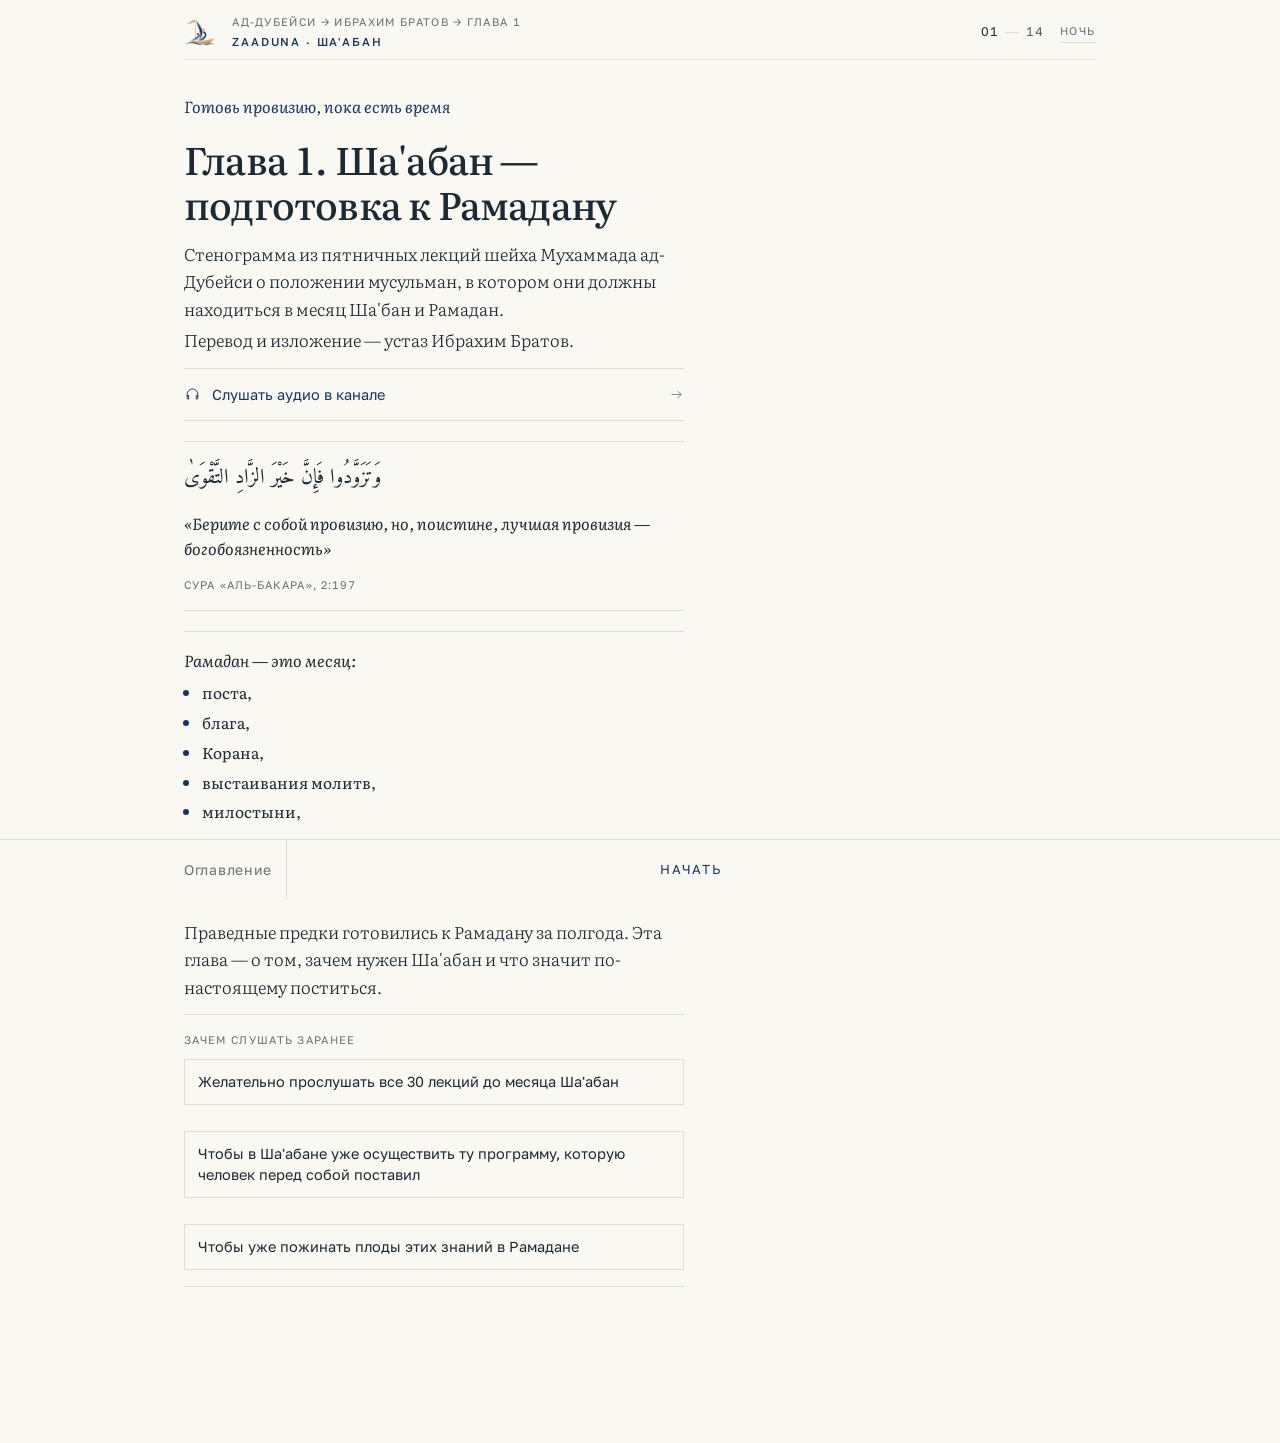
==== commit 28c59acc: "Логотипы под реальный размер показа Файлы были 917 пикселей по длинной стороне при показе в 133 и 28" ====
--- a/chapter.html
+++ b/chapter.html
@@ -31,7 +31,7 @@
     <a class="brand-mark" href="index.html" aria-label="Zaaduna — оглавление">
       <picture>
         <source srcset="assets/logo-mark-dark.png" media="(prefers-color-scheme: dark)">
-        <img id="brandLogo" src="assets/logo-mark.png" width="917" height="796" alt="" decoding="async">
+        <img id="brandLogo" src="assets/logo-mark.png" width="138" height="120" alt="" decoding="async">
       </picture>
     </a>
     <p class="chain" id="chain"></p>
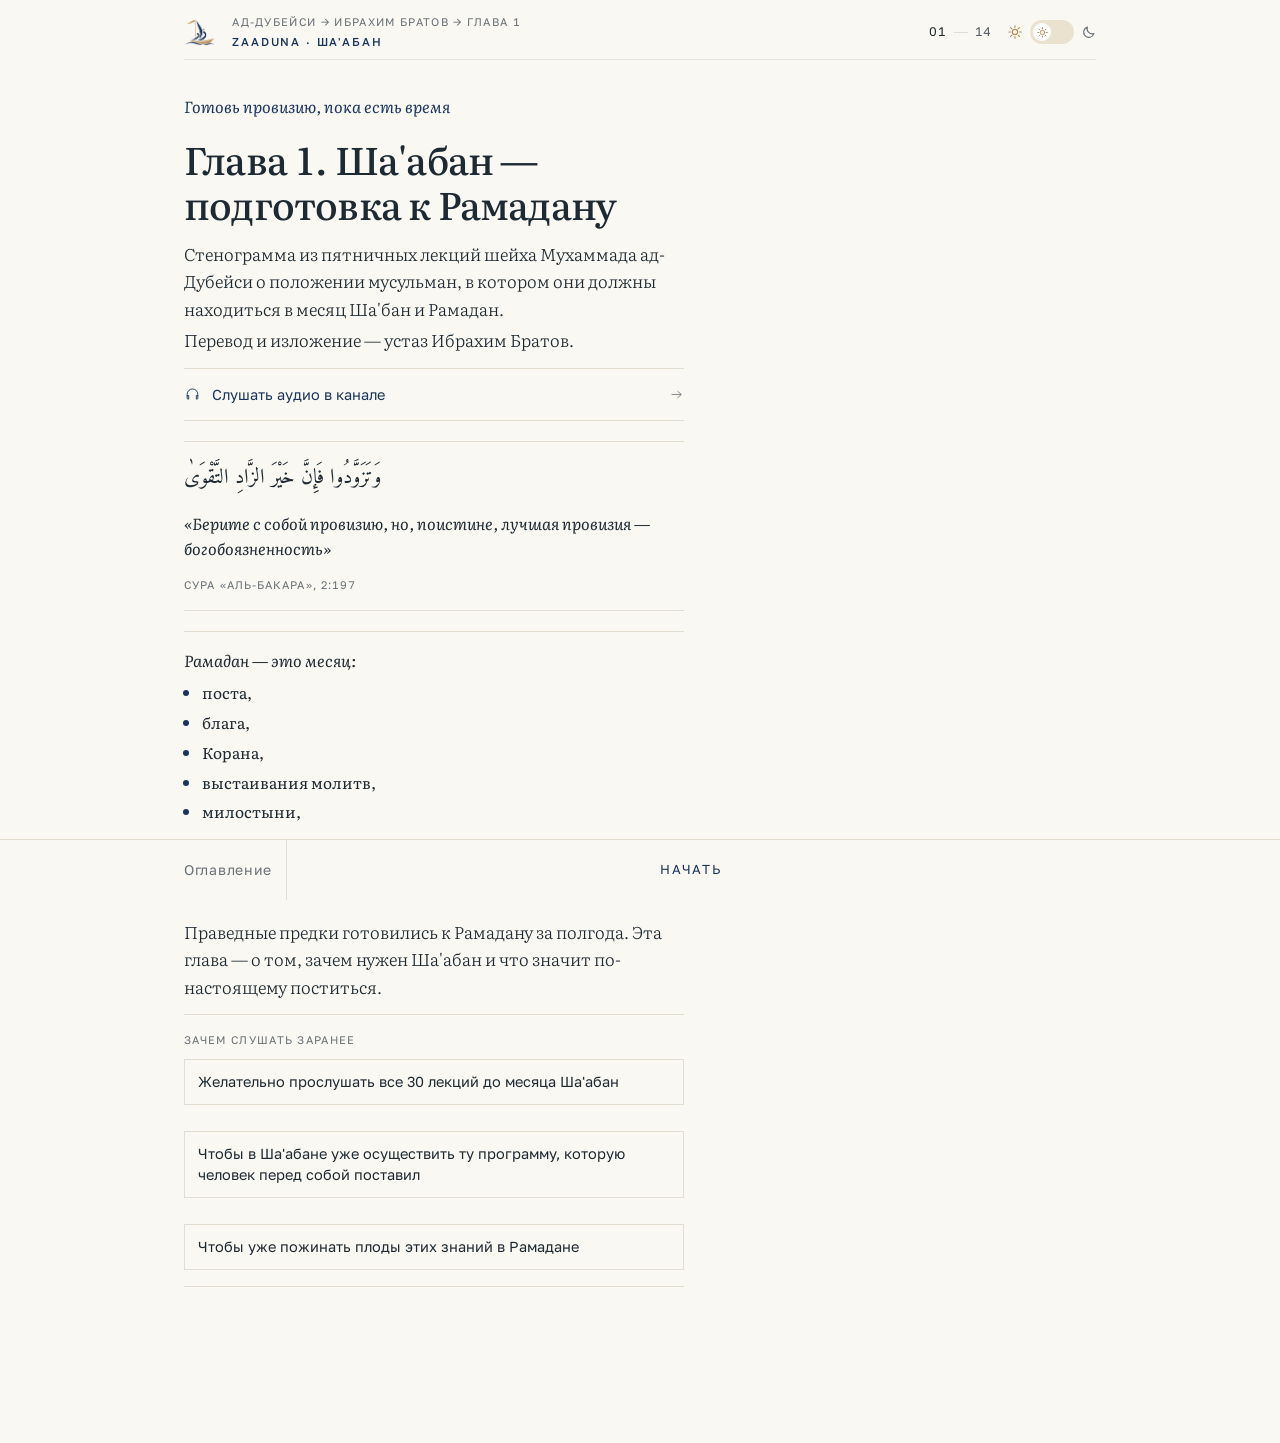
==== commit e9128745: "Тумблер темы, словарь, дорожка со стрелками, рамки циклов Переключатель темы стал тумблером: бегунок" ====
--- a/chapter.html
+++ b/chapter.html
@@ -37,7 +37,11 @@
     <p class="chain" id="chain"></p>
     <p class="runhead" id="runhead"></p>
     <p class="folio"><span id="stepLabel">01</span><span class="folio-rule"></span><span id="stepTotal">14</span></p>
-    <button class="theme-switch" id="themeSwitch" type="button">День</button>
+    <button class="theme-switch" id="themeSwitch" type="button" role="switch" aria-checked="false">
+      <span class="ts-side ts-sun" aria-hidden="true"><svg viewBox="0 0 16 16" fill="none" stroke="currentColor" stroke-width="1.35" stroke-linecap="round" aria-hidden="true"><circle cx="8" cy="8" r="3.1"/><path d="M8 .9v1.7M8 13.4V15.1M15.1 8h-1.7M2.6 8H.9M13.02 2.98l-1.2 1.2M4.18 11.82l-1.2 1.2M13.02 13.02l-1.2-1.2M4.18 4.18l-1.2-1.2"/></svg></span>
+      <span class="ts-track" aria-hidden="true"><span class="ts-knob"><span class="ts-k ts-k-sun"><svg viewBox="0 0 16 16" fill="none" stroke="currentColor" stroke-width="1.35" stroke-linecap="round" aria-hidden="true"><circle cx="8" cy="8" r="3.1"/><path d="M8 .9v1.7M8 13.4V15.1M15.1 8h-1.7M2.6 8H.9M13.02 2.98l-1.2 1.2M4.18 11.82l-1.2 1.2M13.02 13.02l-1.2-1.2M4.18 4.18l-1.2-1.2"/></svg></span><span class="ts-k ts-k-moon"><svg viewBox="0 0 16 16" fill="none" stroke="currentColor" stroke-width="1.35" stroke-linecap="round" stroke-linejoin="round" aria-hidden="true"><path d="M13.6 9.9A6 6 0 0 1 6.1 2.4 6 6 0 1 0 13.6 9.9Z"/></svg></span></span></span>
+      <span class="ts-side ts-moon" aria-hidden="true"><svg viewBox="0 0 16 16" fill="none" stroke="currentColor" stroke-width="1.35" stroke-linecap="round" stroke-linejoin="round" aria-hidden="true"><path d="M13.6 9.9A6 6 0 0 1 6.1 2.4 6 6 0 1 0 13.6 9.9Z"/></svg></span>
+    </button>
   </header>
   <div class="gauge"><span class="gauge-fill" id="progressFill"></span></div>
 
--- a/style.css
+++ b/style.css
@@ -28,6 +28,10 @@
   --line-soft:    rgba(30,42,51,.10);
   --gold-line:    rgba(182,139,85,.55);
   --on-navy:      #FFFFFF;
+  /* Тумблер: дорожка темнее подложки, бегунок светлее её. */
+  --switch-track: #EAE1CF;
+  --switch-knob:  #FFFFFF;
+  --switch-ink:   #B68B55;
   --select-ink:   #FAF8F2;
   --scroll-thumb: #C9D2DE;
 
@@ -69,6 +73,9 @@
   --line-soft:    rgba(237,235,227,.10);
   --gold-line:    rgba(210,174,92,.55);
   --on-navy:      #14181C;
+  --switch-track: #2A3A4E;
+  --switch-knob:  #F2EFE6;
+  --switch-ink:   #1A355C;
   --select-ink:   #14181C;
   --scroll-thumb: #38424C;
   }
@@ -90,6 +97,9 @@
   --line-soft:    rgba(237,235,227,.10);
   --gold-line:    rgba(210,174,92,.55);
   --on-navy:      #14181C;
+  --switch-track: #2A3A4E;
+  --switch-knob:  #F2EFE6;
+  --switch-ink:   #1A355C;
   --select-ink:   #14181C;
   --scroll-thumb: #38424C;
 }
@@ -193,23 +203,65 @@
 #stepLabel{color:var(--ink);}
 
 /*
- * Смена темы. Надпись называет не нынешнее состояние, а то, что получишь,
- * нажав, — и это же сказано словами в aria-label, где догадываться нельзя.
- * Набрана как колонтитул рядом: та же высота строки, тот же разряд.
+ * Смена темы. Тумблер, а не слово: солнце и месяц по краям показывают,
+ * между чем выбор, бегунок — где ты сейчас. Надписи нет, поэтому роль
+ * и состояние объявлены через role="switch" и aria-checked, а словами
+ * положение названо в aria-label.
+ *
+ * Положение бегунка CSS выводит сам — из настройки системы или из
+ * data-theme, — чтобы он не прыгал, дожидаясь скрипта. Набор для тёмной
+ * темы повторён дважды по той же причине, что и токены: media и атрибут
+ * одним селектором не соединить.
  */
 .theme-switch{
-  grid-column:4;
-  grid-row:1 / span 2;
+  grid-column:4;grid-row:1 / span 2;
   align-self:center;
-  font-size:11px;
-  letter-spacing:.14em;
-  text-transform:uppercase;
-  color:var(--ink-faint);
-  border-bottom:1px solid var(--line);
-  padding:0 0 2px;
-  transition:color var(--t) var(--ease), border-color var(--t) var(--ease);
-}
-.theme-switch:hover{color:var(--navy);border-bottom-color:var(--gold-line);}
+  display:inline-flex;align-items:center;gap:8px;
+  padding:0;
+}
+.ts-side{display:none;color:var(--ink-faint);transition:color var(--t) var(--ease);}
+.ts-side svg{display:block;width:14px;height:14px;}
+.ts-sun{color:var(--gold);}
+
+.ts-track{
+  position:relative;display:block;
+  width:44px;height:24px;flex:0 0 auto;
+  border-radius:12px;
+  background:var(--switch-track);
+  transition:background var(--t) var(--ease);
+}
+.ts-knob{
+  position:absolute;top:3px;left:3px;
+  width:18px;height:18px;border-radius:50%;
+  background:var(--switch-knob);
+  color:var(--switch-ink);
+  display:flex;align-items:center;justify-content:center;
+  transition:transform var(--t) var(--ease);
+}
+.ts-k{display:none;}
+.ts-k svg{display:block;width:11px;height:11px;}
+.ts-k-sun{display:flex;}
+
+@media (prefers-color-scheme: dark){
+  :root:not([data-theme="light"]) .ts-knob{transform:translateX(20px);}
+  :root:not([data-theme="light"]) .ts-k-sun{display:none;}
+  :root:not([data-theme="light"]) .ts-k-moon{display:flex;}
+  :root:not([data-theme="light"]) .ts-moon{color:var(--gold);}
+  :root:not([data-theme="light"]) .ts-sun{color:var(--ink-faint);}
+}
+:root[data-theme="dark"] .ts-knob{transform:translateX(20px);}
+:root[data-theme="dark"] .ts-k-sun{display:none;}
+:root[data-theme="dark"] .ts-k-moon{display:flex;}
+:root[data-theme="dark"] .ts-moon{color:var(--gold);}
+:root[data-theme="dark"] .ts-sun{color:var(--ink-faint);}
+
+@media (min-width:560px){
+  .ts-side{display:block;}
+}
+
+@media (prefers-reduced-motion: reduce){
+  .ts-knob{transition:none;}
+}
 
 .gauge{height:1px;background:var(--line-soft);position:relative;}
 .gauge-fill{
@@ -833,18 +885,29 @@
 .rules b{color:var(--ink);font-weight:500;}
 
 /* циклы: ряды с линовкой, доступный помечен янтарной волосинкой */
-.cycles{list-style:none;margin:0 0 34px;padding:0;border-top:1px solid var(--line);}
+/*
+ * Цикл — отдельный блок в волосяной рамке: так видно, где он начинается
+ * и где кончается, не полагаясь на одну линейку между соседями. Рамка
+ * именно волосяная, без заливки — заливка превратила бы оглавление
+ * в набор плиток, а это список, который читают сверху вниз.
+ *
+ * Открытый цикл отмечен золотой полосой по левому краю; у готовящегося
+ * она в цвет линовки, поэтому рамка одна и та же, а разница — в кромке.
+ */
+.cycles{list-style:none;margin:0 0 34px;padding:0;display:grid;gap:12px;}
 .cycle{
   position:relative;
-  padding:20px 0 20px 16px;
-  border-bottom:1px solid var(--line-soft);
-}
-.cycle:last-child{border-bottom:1px solid var(--line);}
+  padding:18px 18px 18px 20px;
+  border:1px solid var(--line);
+  border-radius:2px;
+  overflow:hidden;
+}
 .cycle::before{
-  content:"";position:absolute;left:0;top:20px;bottom:20px;width:1px;
+  content:"";position:absolute;left:0;top:0;bottom:0;width:2px;
   background:var(--line);
 }
-.cycle.open::before{background:var(--navy);}
+.cycle.open::before{background:var(--gold);}
+.cycle.open{border-color:var(--gold-line);}
 .cycle-rubric{
   font-size:11px;letter-spacing:.14em;text-transform:uppercase;
   color:var(--ink-faint);margin:0 0 6px;
@@ -893,19 +956,97 @@
 .plan-ayah{margin:0 0 34px;}
 
 /* ---------------------------------------- порядок работы: лекция → действие */
+/* --------------------------------------------------- словарь и дорожка */
+/*
+ * Два слова, с которых всё начинается: арабское написание, русская
+ * транслитерация в скобках и перевод. Набрано списком определений,
+ * потому что это он и есть.
+ */
+/* Имя платформы несёт логотип, смысл — эта пара строк под ним. */
+.brand-title{
+  font-family:var(--set);
+  font-size:clamp(23px, 6.4vw, 30px);
+  font-weight:500;letter-spacing:-.015em;line-height:1.2;
+  color:var(--ink);
+  margin:0 0 6px;
+}
+.brand-tagline{
+  font-size:14.5px;line-height:1.5;
+  color:var(--navy);
+  margin:0 0 24px;
+}
+
+.gloss{margin:0 0 26px;}
+.gloss div{
+  /* Две колонки, чтобы переводы встали друг под другом, как в словаре. */
+  display:grid;grid-template-columns:auto 1fr;gap:0 10px;align-items:baseline;
+  padding:8px 0;
+  border-bottom:1px solid var(--line-soft);
+}
+.gloss div:first-child{border-top:1px solid var(--line-soft);}
+.gloss dt{display:flex;align-items:baseline;gap:7px;margin:0;}
+.gloss dt .ar-inline{font-size:1.5em;color:var(--navy);line-height:1.2;}
+.gloss dt i{font-style:normal;font-size:13px;letter-spacing:.04em;color:var(--ink-faint);}
+.gloss dd{margin:0;font-size:15px;line-height:1.5;color:var(--ink);}
+.gloss dd::before{content:"— ";color:var(--ink-faint);}
+
+/*
+ * Порядок работы с главой. Это схема, а не фраза: шаг пронумерован,
+ * от шага к шагу ведёт золотая линия с наконечником. На узком экране
+ * цепочка идёт вниз, на широком разворачивается поперёк.
+ *
+ * Линию рисует фон самой строки, а наконечник — её ::after, потому что
+ * ::before уже занят номером, а третьего псевдоэлемента у строки нет.
+ */
 .path{
-  display:flex;flex-wrap:wrap;align-items:center;
-  gap:6px 0;
-  margin:0 0 30px;
-  font-size:11px;letter-spacing:.13em;text-transform:uppercase;
-  color:var(--ink-faint);
-}
-.path span{display:inline-flex;align-items:center;}
-/* Связка принадлежит предыдущему шагу: при переносе строка начинается словом. */
-.path span:not(:last-child)::after{
-  content:"";display:block;
-  width:16px;height:1px;margin:0 10px;
-  background:var(--line);
+  list-style:none;margin:0 0 30px;padding:0;
+  counter-reset:step;
+}
+.path li{
+  counter-increment:step;
+  position:relative;
+  padding:0 0 22px 30px;
+  font-size:11.5px;letter-spacing:.12em;text-transform:uppercase;
+  line-height:1.45;
+  color:var(--ink-soft);
+}
+.path li::before{
+  content:counter(step, decimal-leading-zero);
+  position:absolute;left:0;top:0;
+  font-size:10.5px;letter-spacing:.04em;
+  color:var(--navy);
+}
+.path li:last-child{padding-bottom:0;color:var(--navy);}
+
+/* Рельс — ::after строки, наконечник — ::after её span: фоном строки
+   линию рисовать нельзя, иначе выходит, что текст лежит на золоте. */
+.path li:not(:last-child)::after{
+  content:"";
+  position:absolute;left:6px;top:16px;bottom:8px;
+  width:1px;background:var(--gold-line);
+}
+.path li:not(:last-child) span::after{
+  content:"";
+  position:absolute;left:3.5px;bottom:3px;
+  width:6px;height:6px;
+  border-right:1px solid var(--gold);
+  border-bottom:1px solid var(--gold);
+  transform:rotate(45deg);
+}
+
+@media (min-width:700px){
+  .path{display:flex;flex-wrap:wrap;align-items:flex-start;}
+  .path li{padding:0 30px 0 0;flex:0 1 auto;}
+  .path li:last-child{padding-right:0;}
+  .path li::before{position:static;display:block;margin-bottom:5px;}
+  .path li:not(:last-child)::after{
+    left:auto;right:16px;top:18px;bottom:auto;
+    width:14px;height:1px;
+  }
+  .path li:not(:last-child) span::after{
+    left:auto;right:14px;bottom:auto;top:15px;
+    transform:rotate(-45deg);
+  }
 }
 .plan .lede-close{margin:0 0 34px;}
 
@@ -1077,6 +1218,7 @@
 .excerpt-label, .diagram-caption,
 .btn-check, .btn-reveal, .btn-download, .btn-sheet, .act-go, .act-back,
 .quote-ar, .ar-inline,
+.nm, .cycle-teacher, .k-teacher,
 .option::after, .check-item::after{
   hyphens:none;
   -webkit-hyphens:none;
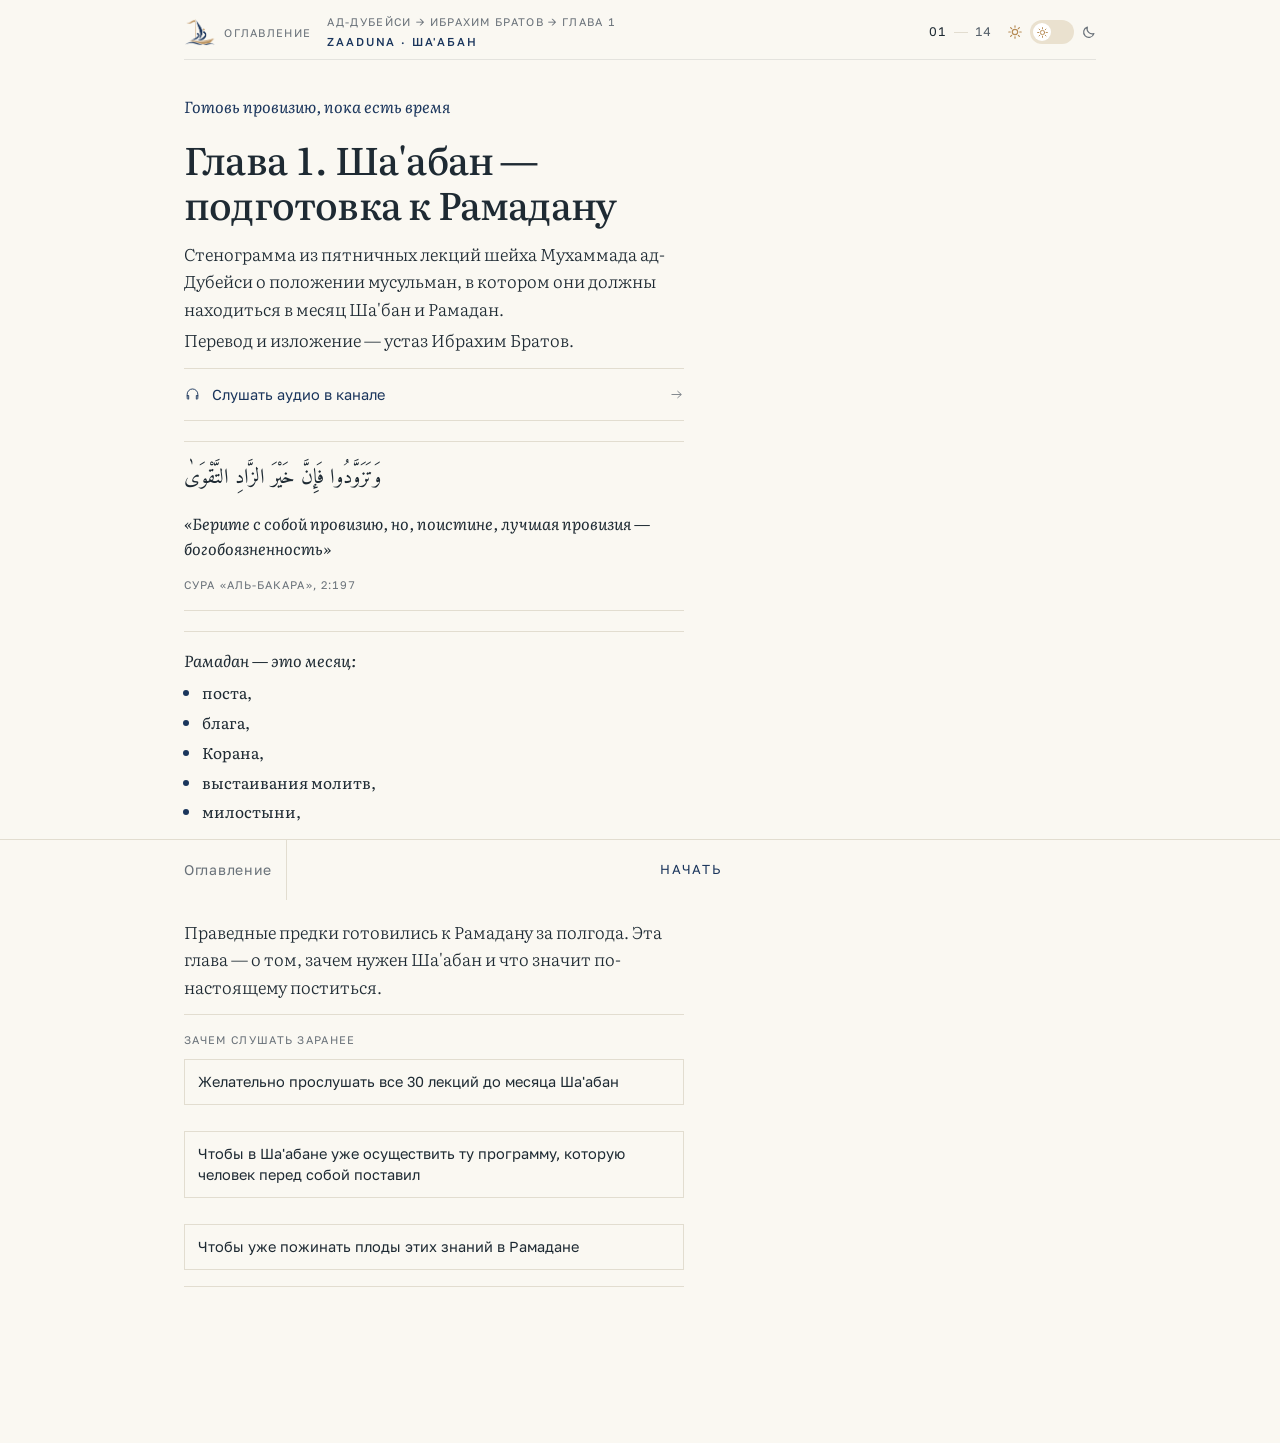
==== commit 293061fe: "Подпись «Оглавление» рядом со знаком в шапке главы Знак вёл на оглавление и прежде, но об этом надо " ====
--- a/chapter.html
+++ b/chapter.html
@@ -28,11 +28,12 @@
 
 <div class="sheet">
   <header class="isnad">
-    <a class="brand-mark" href="index.html" aria-label="Zaaduna — оглавление">
+    <a class="brand-mark" href="index.html" aria-label="Оглавление">
       <picture>
         <source srcset="assets/logo-mark-dark.png" media="(prefers-color-scheme: dark)">
         <img id="brandLogo" src="assets/logo-mark.png" width="138" height="120" alt="" decoding="async">
       </picture>
+      <span class="brand-mark-label">Оглавление</span>
     </a>
     <p class="chain" id="chain"></p>
     <p class="runhead" id="runhead"></p>
--- a/style.css
+++ b/style.css
@@ -154,12 +154,29 @@
 }
 .brand-line .ar-inline{color:var(--navy);margin-left:4px;}
 
+/* Знак ведёт на оглавление, и теперь это сказано словом, а не только
+   подразумевается. Подпись набрана как колонтитул рядом с ней. */
 .brand-mark{
   grid-column:1;grid-row:1 / span 2;
   align-self:center;
-  display:block;line-height:0;
+  display:flex;align-items:center;gap:8px;
+  line-height:0;text-decoration:none;
 }
 .brand-mark img{display:block;height:28px;width:auto;}
+/* На узком экране подписи нет: она отнимает у цепочки иснада столько
+   места, что та ломается на шесть строк и шапка вырастает вдвое. Там
+   остаётся один знак, а слово «Оглавление» говорит кнопка внизу. */
+.brand-mark-label{
+  display:none;
+  font-size:11px;letter-spacing:.12em;text-transform:uppercase;
+  line-height:1.2;
+  color:var(--ink-faint);
+  transition:color var(--t) var(--ease);
+}
+@media (min-width:560px){
+  .brand-mark-label{display:block;}
+}
+.brand-mark:hover .brand-mark-label{color:var(--navy);}
 
 .isnad{
   display:grid;
@@ -217,7 +234,11 @@
   grid-column:4;grid-row:1 / span 2;
   align-self:center;
   display:inline-flex;align-items:center;gap:8px;
-  padding:0;
+  /* Сама пилюля 24 пикселя в высоту — для пальца этого мало. Отступы
+     растят область нажатия до 44, отрицательные поля возвращают кнопку
+     на прежнее место, так что в вёрстке ничего не сдвигается. */
+  padding:10px 8px;
+  margin:-10px -8px;
 }
 .ts-side{display:none;color:var(--ink-faint);transition:color var(--t) var(--ease);}
 .ts-side svg{display:block;width:14px;height:14px;}
@@ -924,15 +945,31 @@
 .cycle-note{font-size:14.5px;line-height:1.55;color:var(--ink-soft);margin:0 0 8px;max-width:40em;}
 .cycle:not(.open) .cycle-note{color:var(--ink-faint);}
 .cycle-state{font-size:13px;color:var(--ink-faint);margin:0;}
+/* Строка состояния главы — это и вход в неё: подчёркивание говорит,
+   что по ней можно перейти, а не просто прочитать. */
+.cycle-chapter{
+  /* Строка была 16 пикселей в высоту — для попадания мышью этого мало,
+     поэтому у ссылки свои отступы: цель вырастает, набор не съезжает. */
+  display:inline-block;
+  padding:4px 0;
+  color:var(--navy);text-decoration:none;
+  border-bottom:1px solid var(--gold-line);
+  transition:border-color var(--t) var(--ease);
+}
+.cycle-chapter:hover{border-bottom-color:var(--gold);}
 .cycle-state .done{color:var(--navy);}
 .cycle-state .started{color:var(--navy);}
+/* Ссылка видна ссылкой сразу: синяя, с золотой чертой. Прежде она была
+   серой с еле заметной линией, и понять, что по ней переходят, можно
+   было только наведя курсор. */
 .cycle-audio{
   display:inline-block;margin-top:10px;
   font-size:12.5px;letter-spacing:.02em;
-  color:var(--ink-faint);text-decoration:none;
-  border-bottom:1px solid var(--line);
-}
-.cycle-audio:hover{color:var(--navy);border-bottom-color:var(--gold-line);}
+  color:var(--navy);text-decoration:none;
+  border-bottom:1px solid var(--gold-line);
+  transition:border-color var(--t) var(--ease);
+}
+.cycle-audio:hover{border-bottom-color:var(--gold);}
 
 .plan-foot{font-size:13px;line-height:1.55;color:var(--ink-faint);max-width:40em;margin:0;}
 
@@ -976,7 +1013,13 @@
   margin:0 0 24px;
 }
 
-.gloss{margin:0 0 26px;}
+.gloss{
+  margin:0 0 26px;
+  /* Блок читается слева направо, даже если строка начинается с арабского:
+     без этого скобка и тире перескакивают на другую сторону статьи. */
+  direction:ltr;
+  text-align:left;
+}
 .gloss div{
   /* Две колонки, чтобы переводы встали друг под другом, как в словаре. */
   display:grid;grid-template-columns:auto 1fr;gap:0 10px;align-items:baseline;
@@ -1124,72 +1167,47 @@
 
 /* -------------------------------------------------------------- курсор */
 /*
- * Дау вместо стрелки: читатель идёт по материалу, везя с собой провизию.
- * Корпус золотой, паруса синие — тот же силуэт, что на логотипе. Нос стоит
- * в горячей точке, поэтому клик попадает туда, куда смотрит нос, а не
- * в середину корпуса; над нажимаемым лодка идёт в полную силу и на пиксель
- * вперёд. Ни волн, ни следа, ни движения само по себе.
+ * Дау стоит там, где читают, и только там. На всём, что можно нажать,
+ * остаётся обычный указатель системы: по нему целятся не думая, а лодка
+ * с её мягкими очертаниями для этого не годилась — острого угла у знака
+ * нет, и попасть в строку было трудно. Так у каждого своё дело: знак
+ * сопровождает чтение, рука отвечает за действие.
  *
- * Картинка на состояние — PNG 32x32 (силуэт 24x21 в левом верхнем углу)
- * и 64x64 для плотных экранов. Обычный url() объявлен первым и работает
- * везде; image-set() ниже перекрывает его там, где понят. Браузер, который
- * его не разберёт, останется на первой строке, а не без курсора.
- *
- * На касании курсора нет вовсе — только для точного указателя.
+ * Рисунок — тот же знак, что в шапке главы, 32x32 и 64x64 для плотных
+ * экранов. Обычный url() объявлен первым и работает везде; image-set()
+ * ниже перекрывает его там, где понят, а где не понят — остаётся первая
+ * строка, а не пустота. На касании курсора нет вовсе.
  */
 @media (hover: hover) and (pointer: fine){
   html{
-    cursor:url("cursor-dhow-light.png") 1 4, auto;
-    cursor:image-set(url("cursor-dhow-light.png") 1x, url("cursor-dhow-light@2x.png") 2x) 1 4, auto;
+    cursor:url("cursor-dhow-light.png") 1 1, auto;
+    cursor:image-set(url("cursor-dhow-light.png") 1x, url("cursor-dhow-light@2x.png") 2x) 1 1, auto;
   }
 
+  /* Нажимаемое — системная рука, выгруженное из работы — обычная стрелка. */
   a[href], button, label, summary, select,
   [role="button"], [role="radio"], [role="checkbox"]{
-    cursor:url("cursor-dhow-light-hot.png") 0 3, pointer;
-    cursor:image-set(url("cursor-dhow-light-hot.png") 1x, url("cursor-dhow-light-hot@2x.png") 2x) 0 3, pointer;
+    cursor:pointer;
   }
-
   .btn-check[disabled], button[disabled], [aria-disabled="true"]{
-    cursor:url("cursor-dhow-light.png") 1 4, default;
-    cursor:image-set(url("cursor-dhow-light.png") 1x, url("cursor-dhow-light@2x.png") 2x) 1 4, default;
-  }
-
-  /* Тёмная тема: на тёмном фоне нужны и другая обводка, и другие паруса. */
-  @media (prefers-color-scheme: dark){
-    :root:not([data-theme="light"]){
-      cursor:url("cursor-dhow-dark.png") 1 4, auto;
-      cursor:image-set(url("cursor-dhow-dark.png") 1x, url("cursor-dhow-dark@2x.png") 2x) 1 4, auto;
-    }
-
-    :root:not([data-theme="light"]) :is(a[href], button, label, summary, select, [role="button"], [role="radio"], [role="checkbox"]){
-      cursor:url("cursor-dhow-dark-hot.png") 0 3, pointer;
-      cursor:image-set(url("cursor-dhow-dark-hot.png") 1x, url("cursor-dhow-dark-hot@2x.png") 2x) 0 3, pointer;
-    }
-
-    :root:not([data-theme="light"]) :is(.btn-check[disabled], button[disabled], [aria-disabled="true"]){
-      cursor:url("cursor-dhow-dark.png") 1 4, default;
-      cursor:image-set(url("cursor-dhow-dark.png") 1x, url("cursor-dhow-dark@2x.png") 2x) 1 4, default;
-    }
-  }
-
-  :root[data-theme="dark"]{
-    cursor:url("cursor-dhow-dark.png") 1 4, auto;
-    cursor:image-set(url("cursor-dhow-dark.png") 1x, url("cursor-dhow-dark@2x.png") 2x) 1 4, auto;
-  }
-
-  :root[data-theme="dark"] :is(a[href], button, label, summary, select, [role="button"], [role="radio"], [role="checkbox"]){
-    cursor:url("cursor-dhow-dark-hot.png") 0 3, pointer;
-    cursor:image-set(url("cursor-dhow-dark-hot.png") 1x, url("cursor-dhow-dark-hot@2x.png") 2x) 0 3, pointer;
-  }
-
-  :root[data-theme="dark"] :is(.btn-check[disabled], button[disabled], [aria-disabled="true"]){
-    cursor:url("cursor-dhow-dark.png") 1 4, default;
-    cursor:image-set(url("cursor-dhow-dark.png") 1x, url("cursor-dhow-dark@2x.png") 2x) 1 4, default;
+    cursor:default;
   }
 
   /* Ввод и правка текста остаются за системой. */
   input:not([type="checkbox"]):not([type="radio"]), textarea, [contenteditable="true"]{
     cursor:text;
+  }
+
+  /* На тёмном фоне у знака свой вариант. */
+  @media (prefers-color-scheme: dark){
+    :root:not([data-theme="light"]){
+      cursor:url("cursor-dhow-dark.png") 1 1, auto;
+      cursor:image-set(url("cursor-dhow-dark.png") 1x, url("cursor-dhow-dark@2x.png") 2x) 1 1, auto;
+    }
+  }
+  :root[data-theme="dark"]{
+    cursor:url("cursor-dhow-dark.png") 1 1, auto;
+    cursor:image-set(url("cursor-dhow-dark.png") 1x, url("cursor-dhow-dark@2x.png") 2x) 1 1, auto;
   }
 }
 
